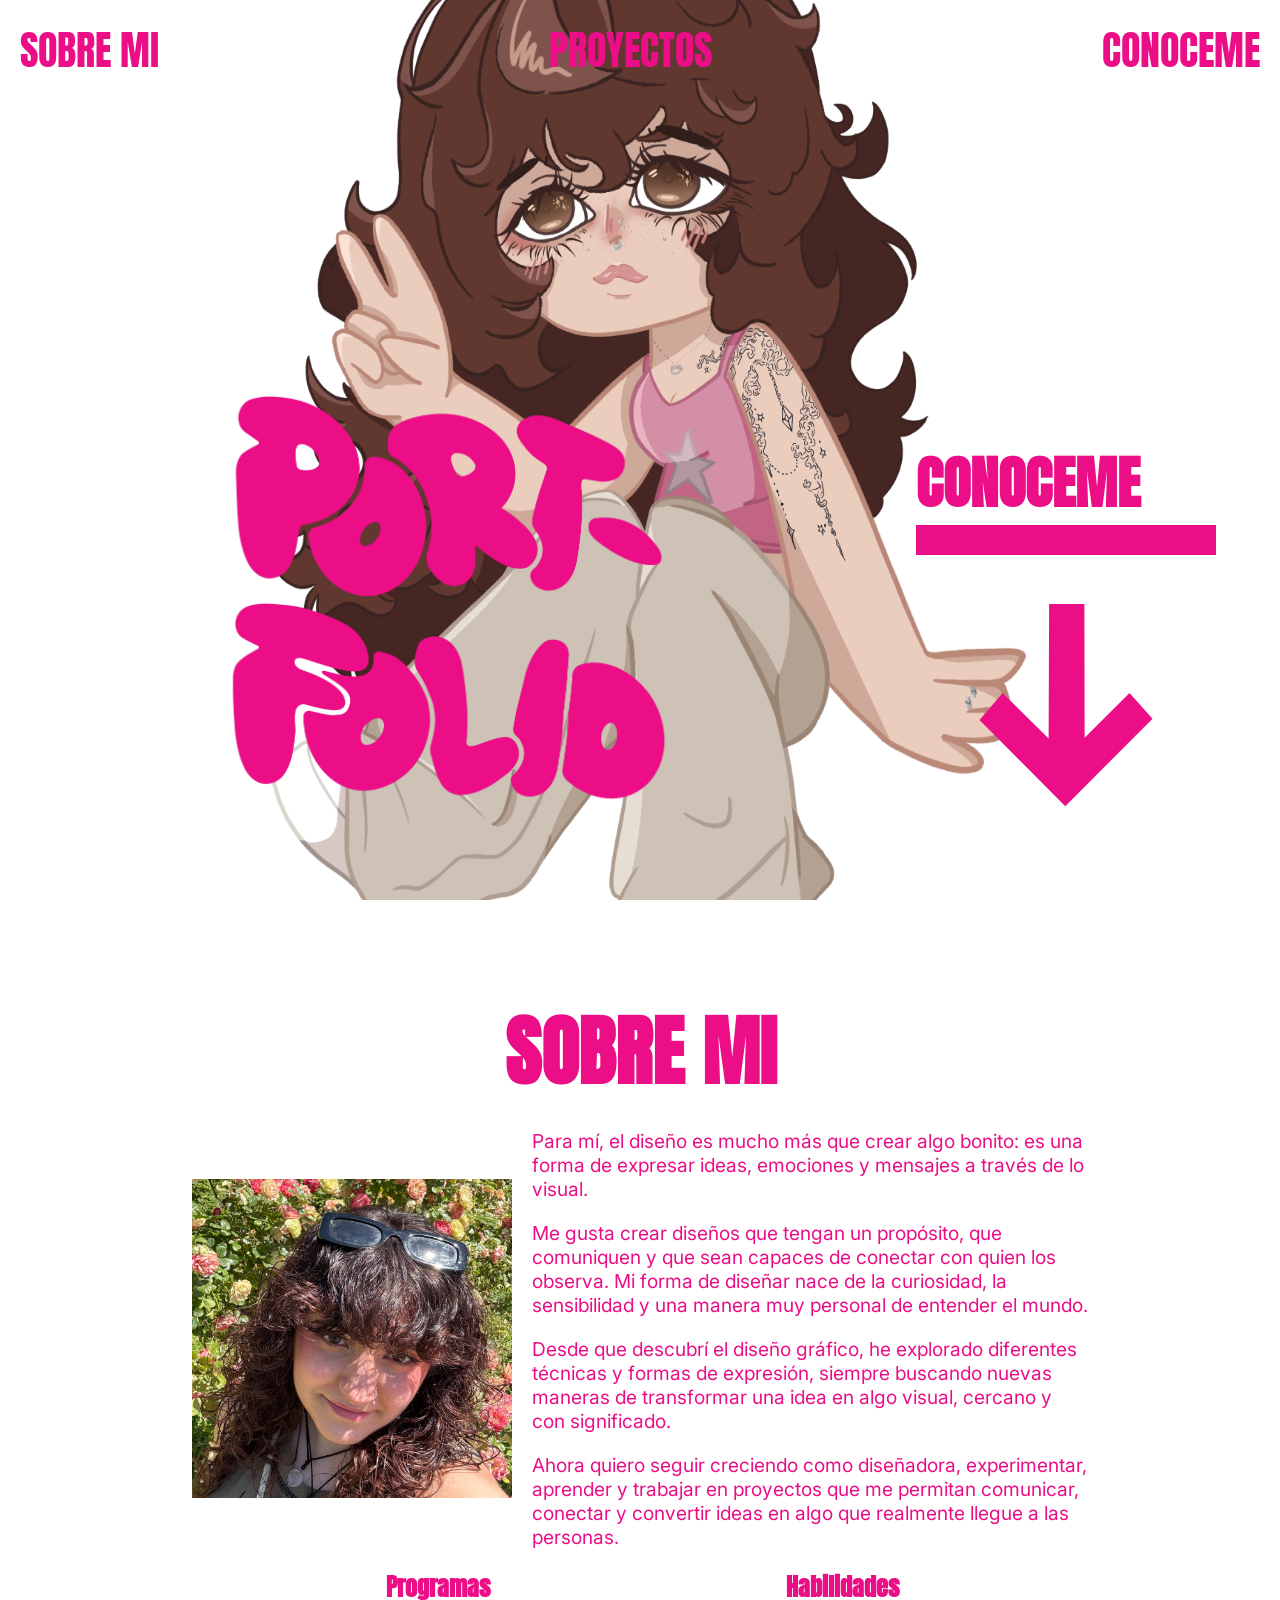
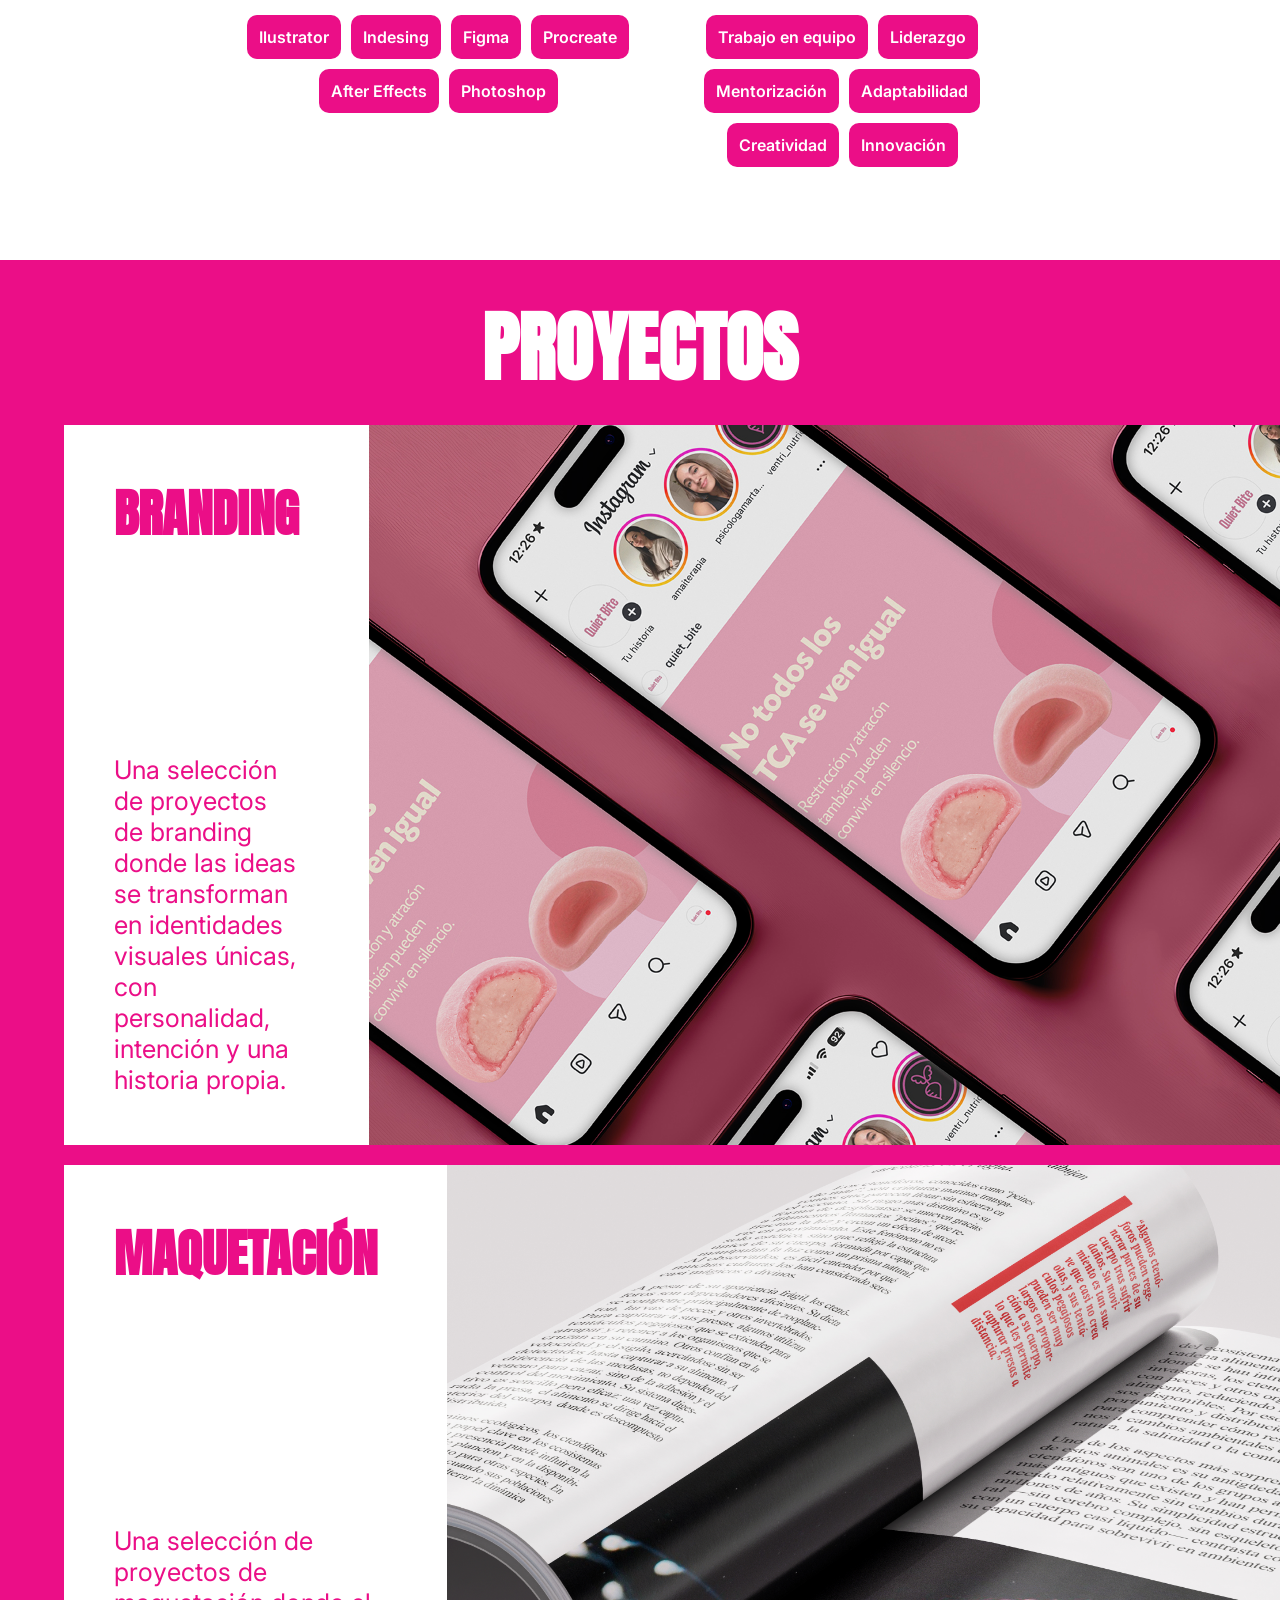
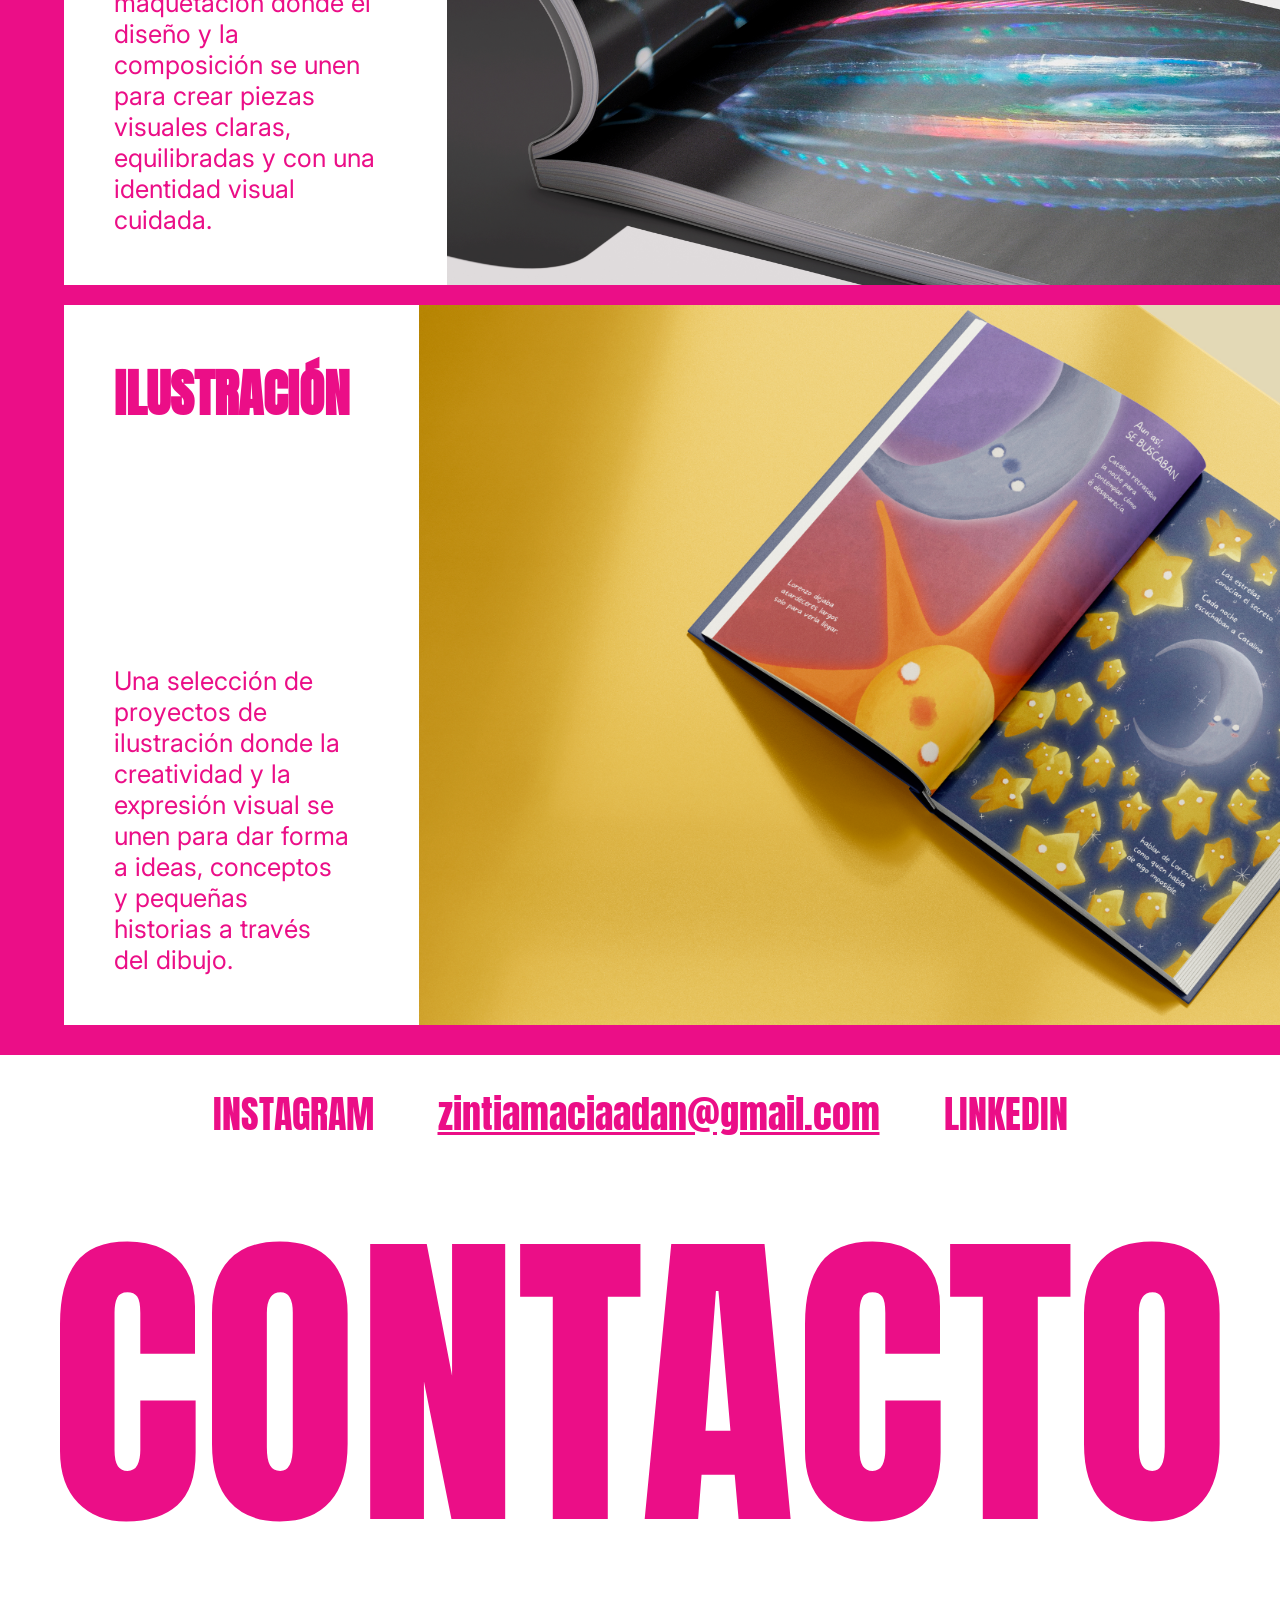
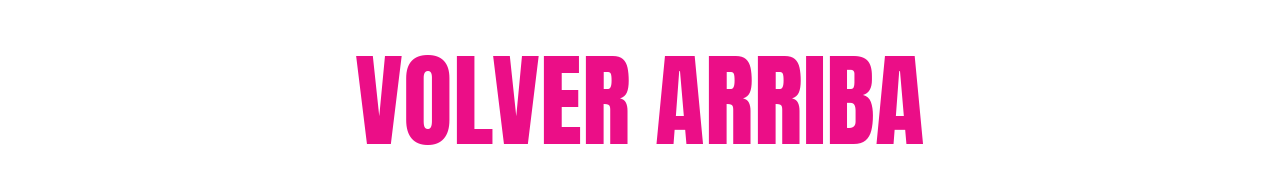
==== index.html @ 60f29de9 "feat: pagina de contacto" ====
<!doctype html>
<html lang="en">
  <head>
    <meta charset="UTF-8" />
    <meta name="viewport" content="width=device-width, initial-scale=1.0" />
    <title>Portfolio Zintia Maciá Adán</title>
    <link rel="stylesheet" href="style.css" />
    <link rel="icon" type="image/png" href="imagenes/texto_portfolio.png">
  </head>
  <body>
    <main>
      <section id="portada">
        <img src="imagenes/fondo_muñeca.png" alt="fondoMuñeca" id="muñeca" />
        <img
          src="imagenes/texto_portfolio.png"
          alt="texto portfolio estilizado"
          id="textoPortfolio"
        />
        <header>
          <a href="#">SOBRE MI</a>
          <a href="proyectos.html">PROYECTOS</a>
          <a href="#">CONOCEME</a>
        </header>
        <a id="enlaceConoceme" href="#sobreMi">
          <h2>CONOCEME</h2>
          <span id="rectangulo"></span>
          <img
            src="imagenes/flechaAbajo.svg"
            alt="flecha hacia debajo"
            id="flechaAbajo"
          />
        </a>
      </section>
      <section id="sobreMi">
        <h1>SOBRE MI</h1>
        <div class="contenedorSobreMi">
          <img src="imagenes/fotoZintia.png" alt="foto Zintia" />
          <div class="parrafoSobreMi">
            <p>
              Para mí, el diseño es mucho más que crear algo bonito: es una forma
              de expresar ideas, emociones y mensajes a través de lo visual.
            </p>
            <p>
              Me gusta crear diseños que tengan un propósito, que comuniquen y que
              sean capaces de conectar con quien los observa. Mi forma de diseñar
              nace de la curiosidad, la sensibilidad y una manera muy personal de
              entender el mundo.
            </p>
            <p>
              Desde que descubrí el diseño gráfico, he explorado diferentes
              técnicas y formas de expresión, siempre buscando nuevas maneras de
              transformar una idea en algo visual, cercano y con significado.
            </p>
            <p>
              Ahora quiero seguir creciendo como diseñadora, experimentar,
              aprender y trabajar en proyectos que me permitan comunicar, conectar
              y convertir ideas en algo que realmente llegue a las personas.
            </p>
          </div>
        </div>
        <div class="skills">
          <article class="contenedorSkills">
            <h2>Programas</h3>
            <div>
                <span>Ilustrator</span>
                <span>Indesing</span>
                <span>Figma</span>
                <span>Procreate</span>
                <span>After Effects</span>
                <span>Photoshop</span>
            </div>
          </article>
          <article class="contenedorSkills">
            <h2>Habilidades</h3>
            <div>
                <span>Trabajo en equipo</span>
                <span>Liderazgo</span>
                <span>Mentorización</span>
                <span>Adaptabilidad</span>
                <span>Creatividad</span>
                <span>Innovación</span>
            </div>
          </article>
        </div>
      </section>
      <section id="proyectos">
          <h1>PROYECTOS</h1>
          <article class="contenedoresProyectos">
              <div>
                <h2>BRANDING</h2>
                <p>Una selección de proyectos de branding donde las ideas se transforman en identidades visuales únicas, con personalidad, intención y una historia propia.</p>
              </div>
              <img src="imagenes/branding.jpg" alt="foto branding">
          </article>
          <article class="contenedoresProyectos">
              <div>
                <h2>MAQUETACIÓN</h2>
                <p>Una selección de proyectos de maquetación donde el diseño y la composición se unen para crear piezas visuales claras, equilibradas y con una identidad visual cuidada.</p>
              </div>
              <img src="imagenes/maquetacion.jpg" alt="foto maquetacion">
          </article>
          <article class="contenedoresProyectos">
              <div>
                <h2>ILUSTRACIÓN</h2>
                <p>Una selección de proyectos de ilustración donde la creatividad y la expresión visual se unen para dar forma a ideas, conceptos y pequeñas historias a través del dibujo.</p>
              </div>
              <img src="imagenes/ilustracion.jpg" alt="foto ilustracion">
          </article>
      </section>
      <section id="contacto">
        <div class="contenedorContacto">
          <a href="" class="enlaceContacto enlaceSinEstilo">INSTAGRAM</a>
          <a href="" class="enlaceContacto">zintiamaciaadan@gmail.com</a>
          <a href="" class="enlaceContacto enlaceSinEstilo">LINKEDIN</a>
        </div>
        <span class="textoContacto">
          CONTACTO
        </span>
        <a href="#portada" class="enlaceVolverArriba">VOLVER ARRIBA</a>
      </section>
    </main>
  </body>
</html>
---- style.css ----
@import url("https://fonts.googleapis.com/css2?family=Anton&family=Inter:ital,opsz,wght@0,14..32,100..900;1,14..32,100..900&display=swap");
* {
  padding: 0;
  margin: 0;
  box-sizing: border-box;
  font-family: "Anton";
  color: #eb0e87;
}

main {
  display: flex;
  flex-direction: column;
  gap: 30px;
}

#portada {
  height: 100vh;
  position: relative;
  overflow: hidden;
  padding: 20px;
}

#muñeca {
  position: absolute;
  top: 50%;
  left: 50%;
  translate: -50% -50%;
  height: 70vh;
  aspect-ratio: 2/3;
  z-index: -1;
}

#textoPortfolio {
  position: absolute;
  bottom: 10%;
  left: 50%;
  translate: -50%;
  width: 70vw;
}

header {
  display: flex;
  justify-content: space-between;
}

header a {
  text-decoration: none;
  font-size: clamp(1.2rem, 4vw, 2.5rem);
}

#enlaceConoceme {
  display: none;
}

#sobreMi {
  display: flex;
  align-items: center;
  flex-direction: column;
  padding: 20px;
  gap: 20px;
}

.contenedorSobreMi {
  display: flex;
  justify-content: center;
  align-items: center;
  flex-direction: column;
  gap: 20px;
}

.contenedorSobreMi img,
.contenedorSobreMi div {
  width: 80%;
}

.parrafoSobreMi {
  display: flex;
  flex-direction: column;
  gap: 20px;
}

.parrafoSobreMi p {
  font-family: "Inter";
}

.skills {
  display: flex;
  gap: 20px;
  flex-wrap: wrap;
}

.contenedorSkills {
  text-align: center;
  display: flex;
  gap: 10px;
  flex-direction: column;
}

.contenedorSkills div {
  display: flex;
  justify-content: center;
  align-items: center;
  gap: 10px;
  flex-wrap: wrap;
}

.contenedorSkills div span {
  background-color: #eb0e87;
  color: white;
  padding: 8px;
  font-family: "Inter";
  font-weight: 600;
  border-radius: 10px;
}

#proyectos {
  background-color: #eb0e87;
  display: flex;
  flex-direction: column;
  align-items: center;
  gap: 20px;
  padding-block: 30px;
}
#proyectos h1 {
  color: white;
}

.contenedoresProyectos {
  background-color: white;
  display: flex;
  flex-direction: column;
  width: 90%;
  padding: 20px;
  gap: 20px;
}

.contenedoresProyectos div {
  display: flex;
  flex-direction: column;
  gap: 10px;
}

.contenedoresProyectos div p {
  font-family: "Inter";
}

.contenedoresProyectos img {
  width: 100%;
  aspect-ratio: 2 / 1;
  object-fit: cover;
}


#contacto{
  display: flex;
  flex-direction: column;
  justify-content: space-around;
}

.contenedorContacto{
  display: flex;
  justify-content: center;
  align-items: center;
  gap: 5%;
}

.enlaceContacto{
  font-size: clamp(1rem, 3vw, 4rem);
}

.enlaceSinEstilo{
  text-decoration: none;
}

.textoContacto{
  width: 100%;
  text-align: center;
  font-size: clamp(5rem, 25vw, 30rem);
}

.enlaceVolverArriba{
  font-size: clamp(3rem, 8vw, 12rem);
  text-align: center;
  text-decoration: none;
}


@media (min-width: 720px) {
  h1 {
    font-size: clamp(4rem, 6vw, 7rem);
  }

  #sobreMi {
    height: 100vh;
    justify-content: center;
  }

  .contenedorSobreMi {
    flex-direction: row;
    width: 70vw;
  }
  .contenedorSobreMi img {
    width: 25vw;
  }
  .parrafoSobreMi p {
    font-size: 0.8rem;
  }

  .contenedorSkills div {
    max-width: 30vw;
  }

  #textoPortfolio {
    position: absolute;
    left: 35%;
    translate: -50%;
    width: 450px;
  }
  #muñeca {
    height: 130vh;
    aspect-ratio: 2/3;
    z-index: -1;
  }

  #enlaceConoceme {
    display: flex;
    flex-direction: column;
    position: absolute;
    bottom: 5%;
    right: 5%;
    text-decoration: none;
  }
  #enlaceConoceme h2 {
    font-size: 3.5rem;
  }

  #rectangulo {
    width: 300px;
    height: 30px;
    background-color: #eb0e87;
  }

  .contenedoresProyectos {
    flex-direction: row;
    justify-content: space-between;
    padding: 0;
    height: 80vh;
  }
  .contenedoresProyectos div {
    padding: 50px;
    justify-content: space-between;
    width: 40%;
  }
  .contenedoresProyectos h2{
    font-size: clamp(3rem, 4vw, 6rem);
  }

.contenedoresProyectos div p {
  font-family: "Inter";
  font-size: clamp(1.5rem, 2vw, 3rem);
}

.contenedoresProyectos img {
  object-fit: cover;
}
}

@media (min-width: 1200px) {
  .parrafoSobreMi p {
    font-size: 1.2rem;
  }
  .contenedorSkills div span {
    padding: 12px;
  }
}
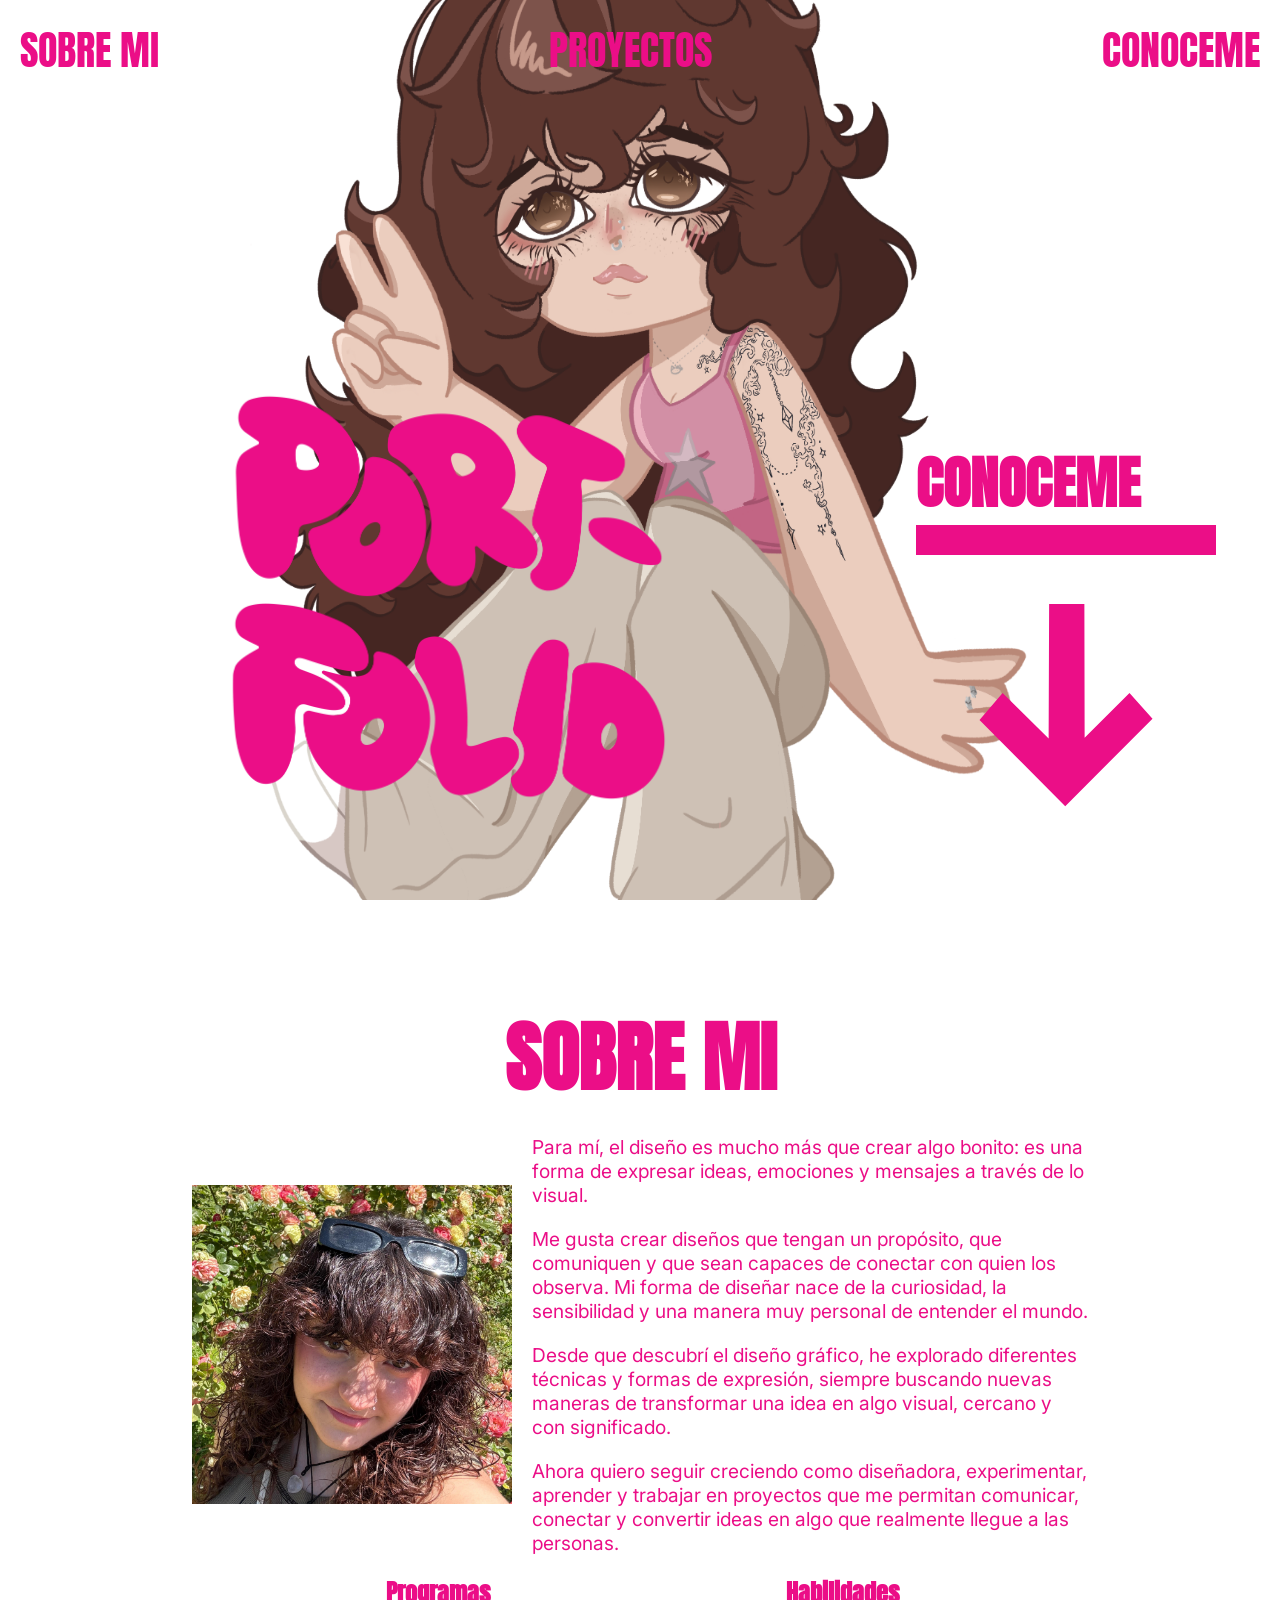
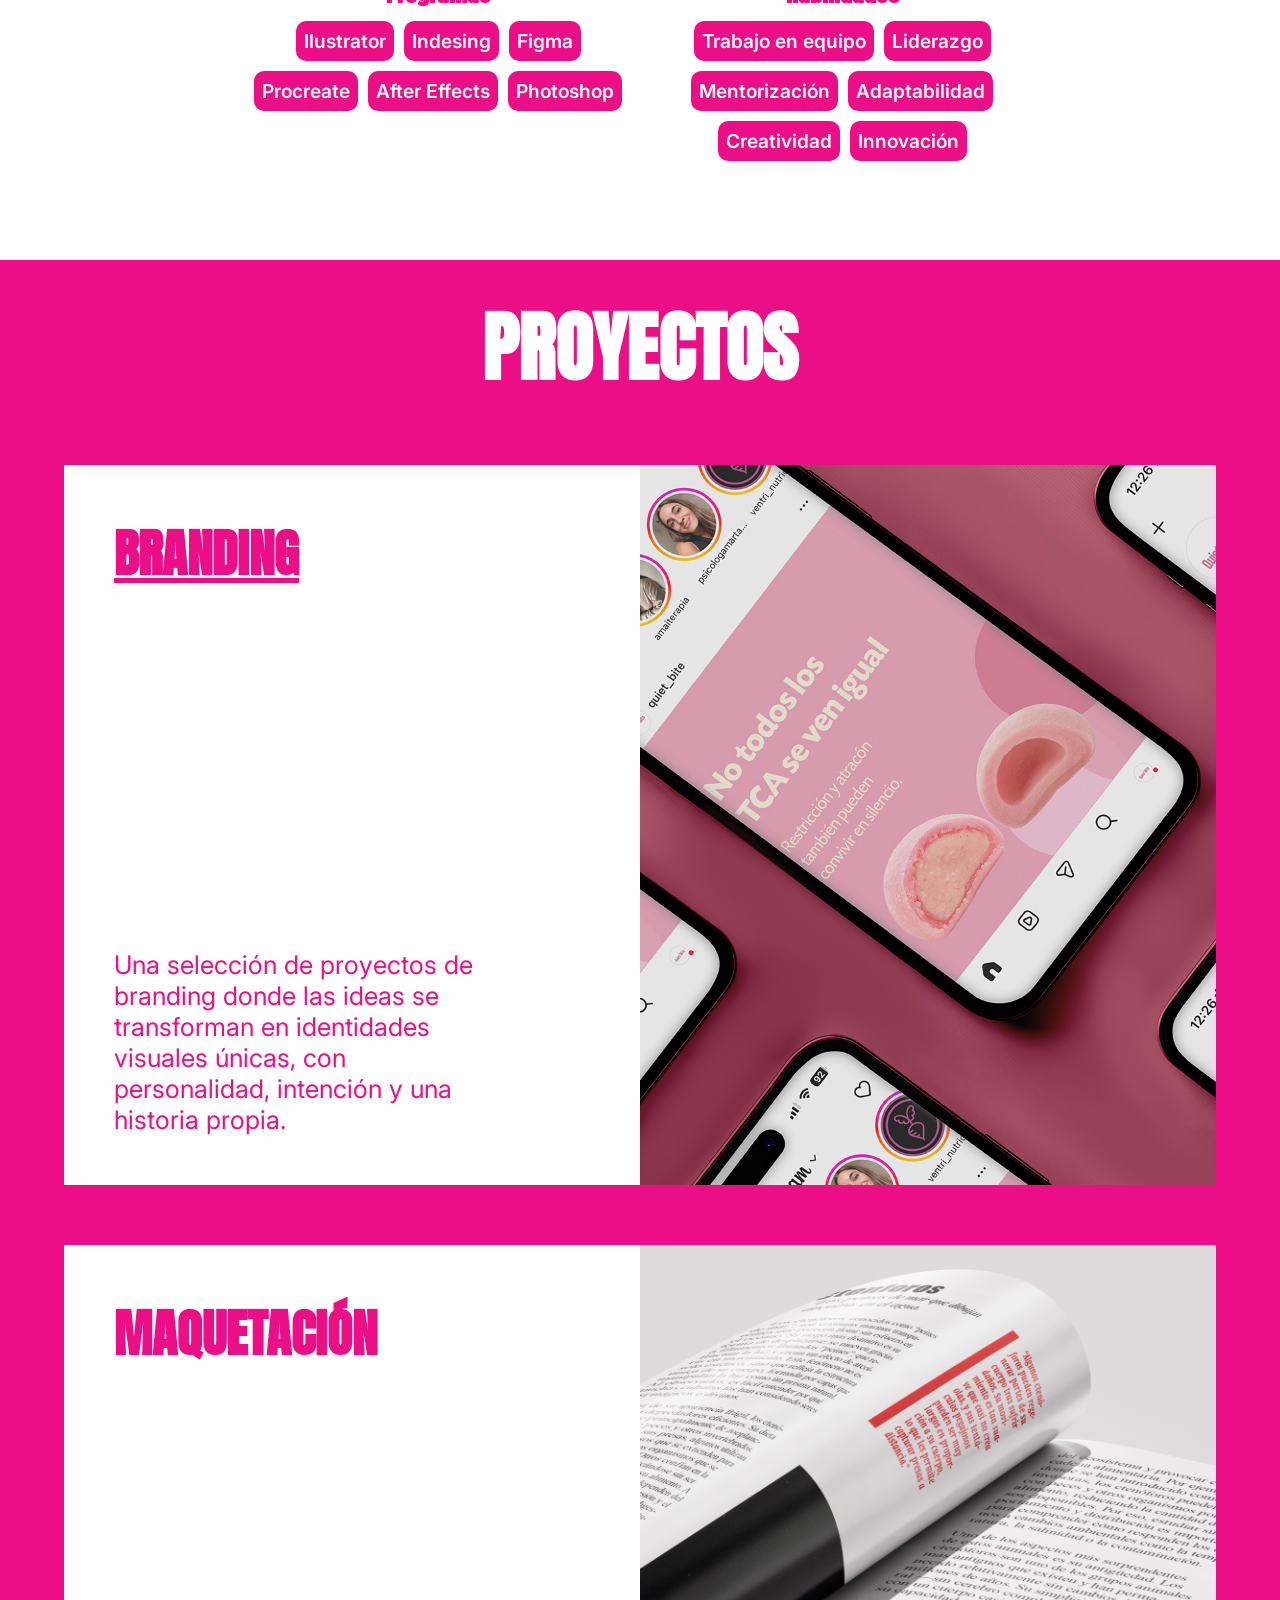
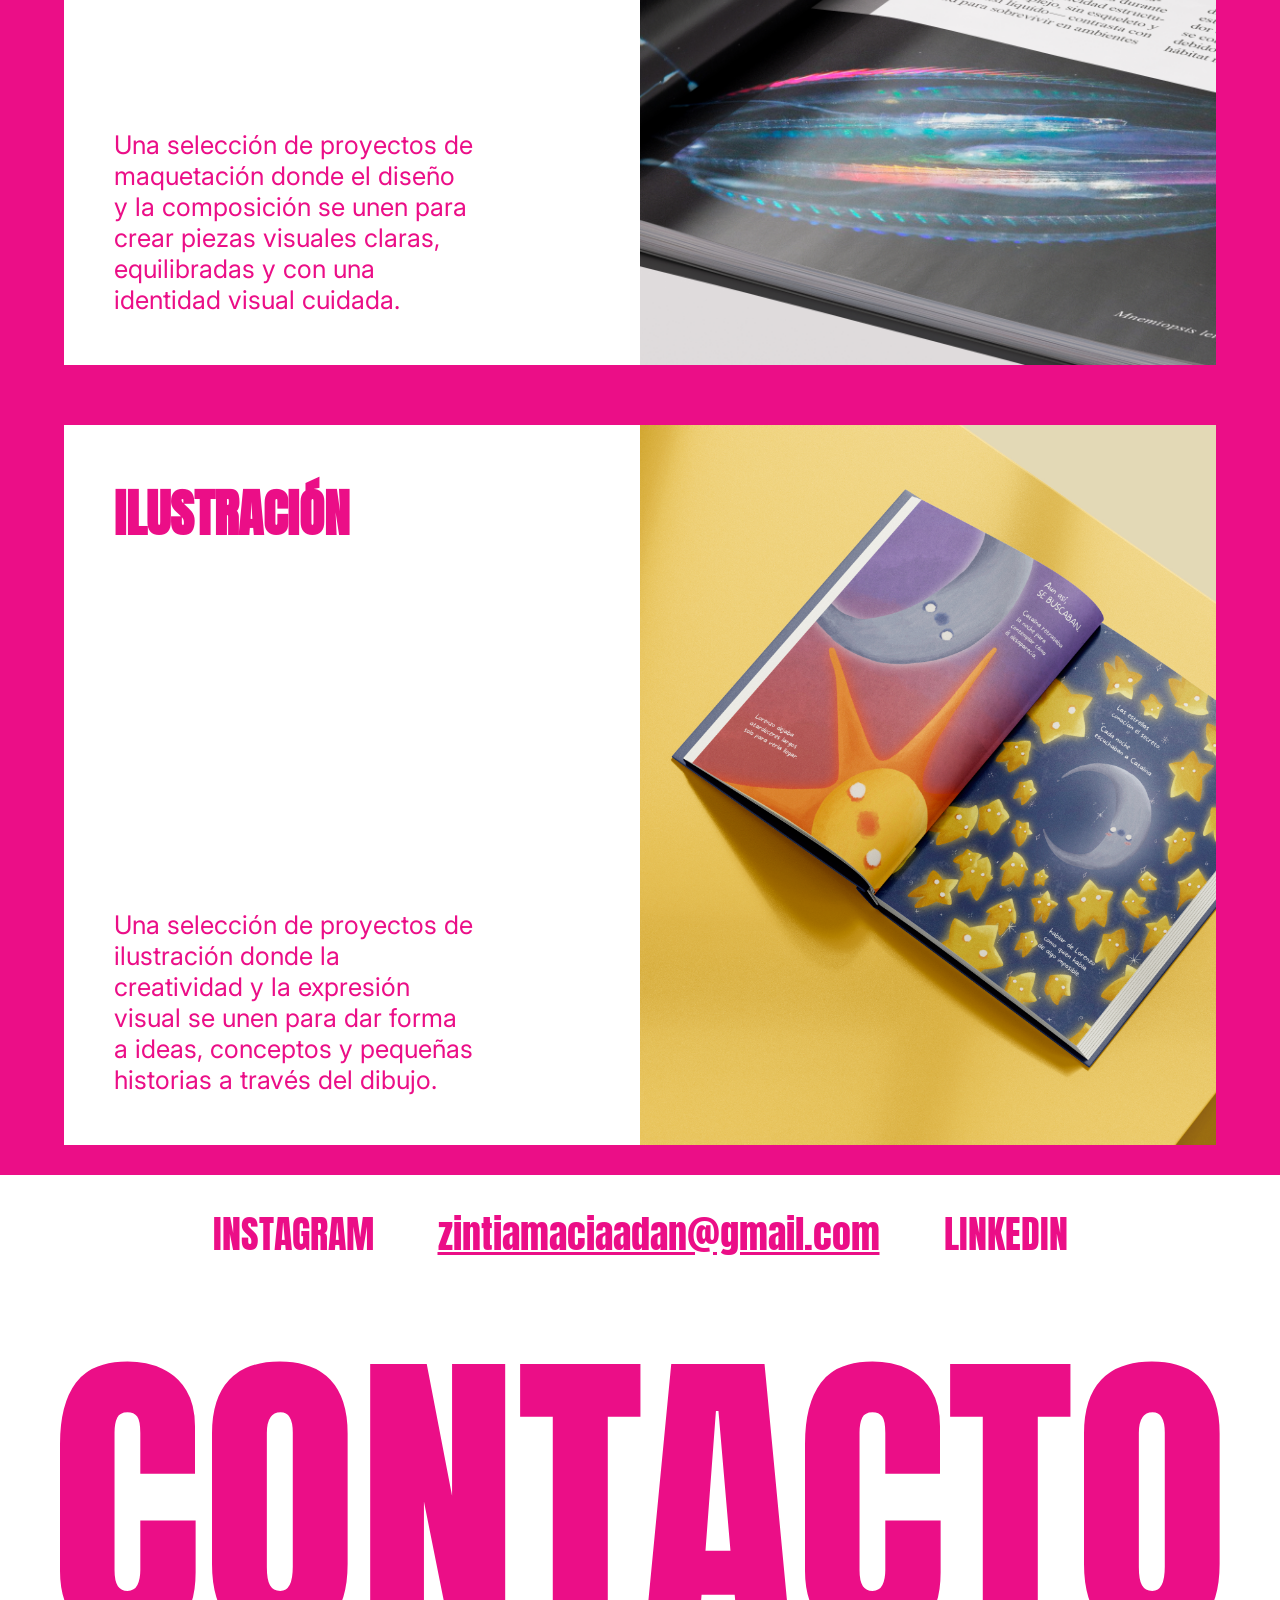
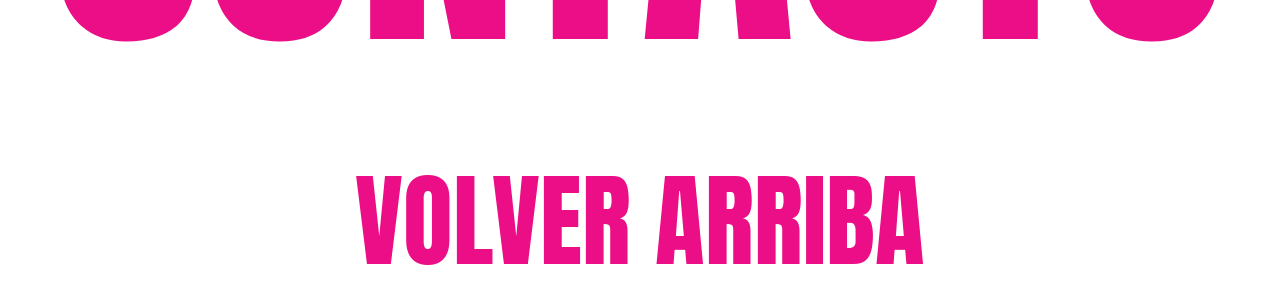
==== commit cee08d51: "refactor: update projects link target to placeholder" ====
--- a/index.html
+++ b/index.html
@@ -18,7 +18,7 @@
         />
         <header>
           <a href="#">SOBRE MI</a>
-          <a href="proyectos.html">PROYECTOS</a>
+          <a href="#">PROYECTOS</a>
           <a href="#">CONOCEME</a>
         </header>
         <a id="enlaceConoceme" href="#sobreMi">
@@ -87,7 +87,7 @@
           <h1>PROYECTOS</h1>
           <article class="contenedoresProyectos">
               <div>
-                <h2>BRANDING</h2>
+                <a href="/branding.html"><h2>BRANDING</h2></a>
                 <p>Una selección de proyectos de branding donde las ideas se transforman en identidades visuales únicas, con personalidad, intención y una historia propia.</p>
               </div>
               <img src="imagenes/branding.jpg" alt="foto branding">
--- a/style.css
+++ b/style.css
@@ -203,11 +203,15 @@
     width: 25vw;
   }
   .parrafoSobreMi p {
-    font-size: 0.8rem;
+    font-size: clamp(1rem, 1.5vw, 1.8rem);
   }
 
   .contenedorSkills div {
     max-width: 30vw;
+  }
+
+  .contenedorSkills div span{
+    font-size: clamp(1rem, 1.5vw, 1.8rem);
   }
 
   #textoPortfolio {
@@ -240,6 +244,10 @@
     background-color: #eb0e87;
   }
 
+  #proyectos{
+    gap: 60px;
+  }
+
   .contenedoresProyectos {
     flex-direction: row;
     justify-content: space-between;
@@ -261,15 +269,6 @@
 }
 
 .contenedoresProyectos img {
-  object-fit: cover;
-}
-}
-
-@media (min-width: 1200px) {
-  .parrafoSobreMi p {
-    font-size: 1.2rem;
-  }
-  .contenedorSkills div span {
-    padding: 12px;
-  }
-}
+  width: 50%;
+}
+}
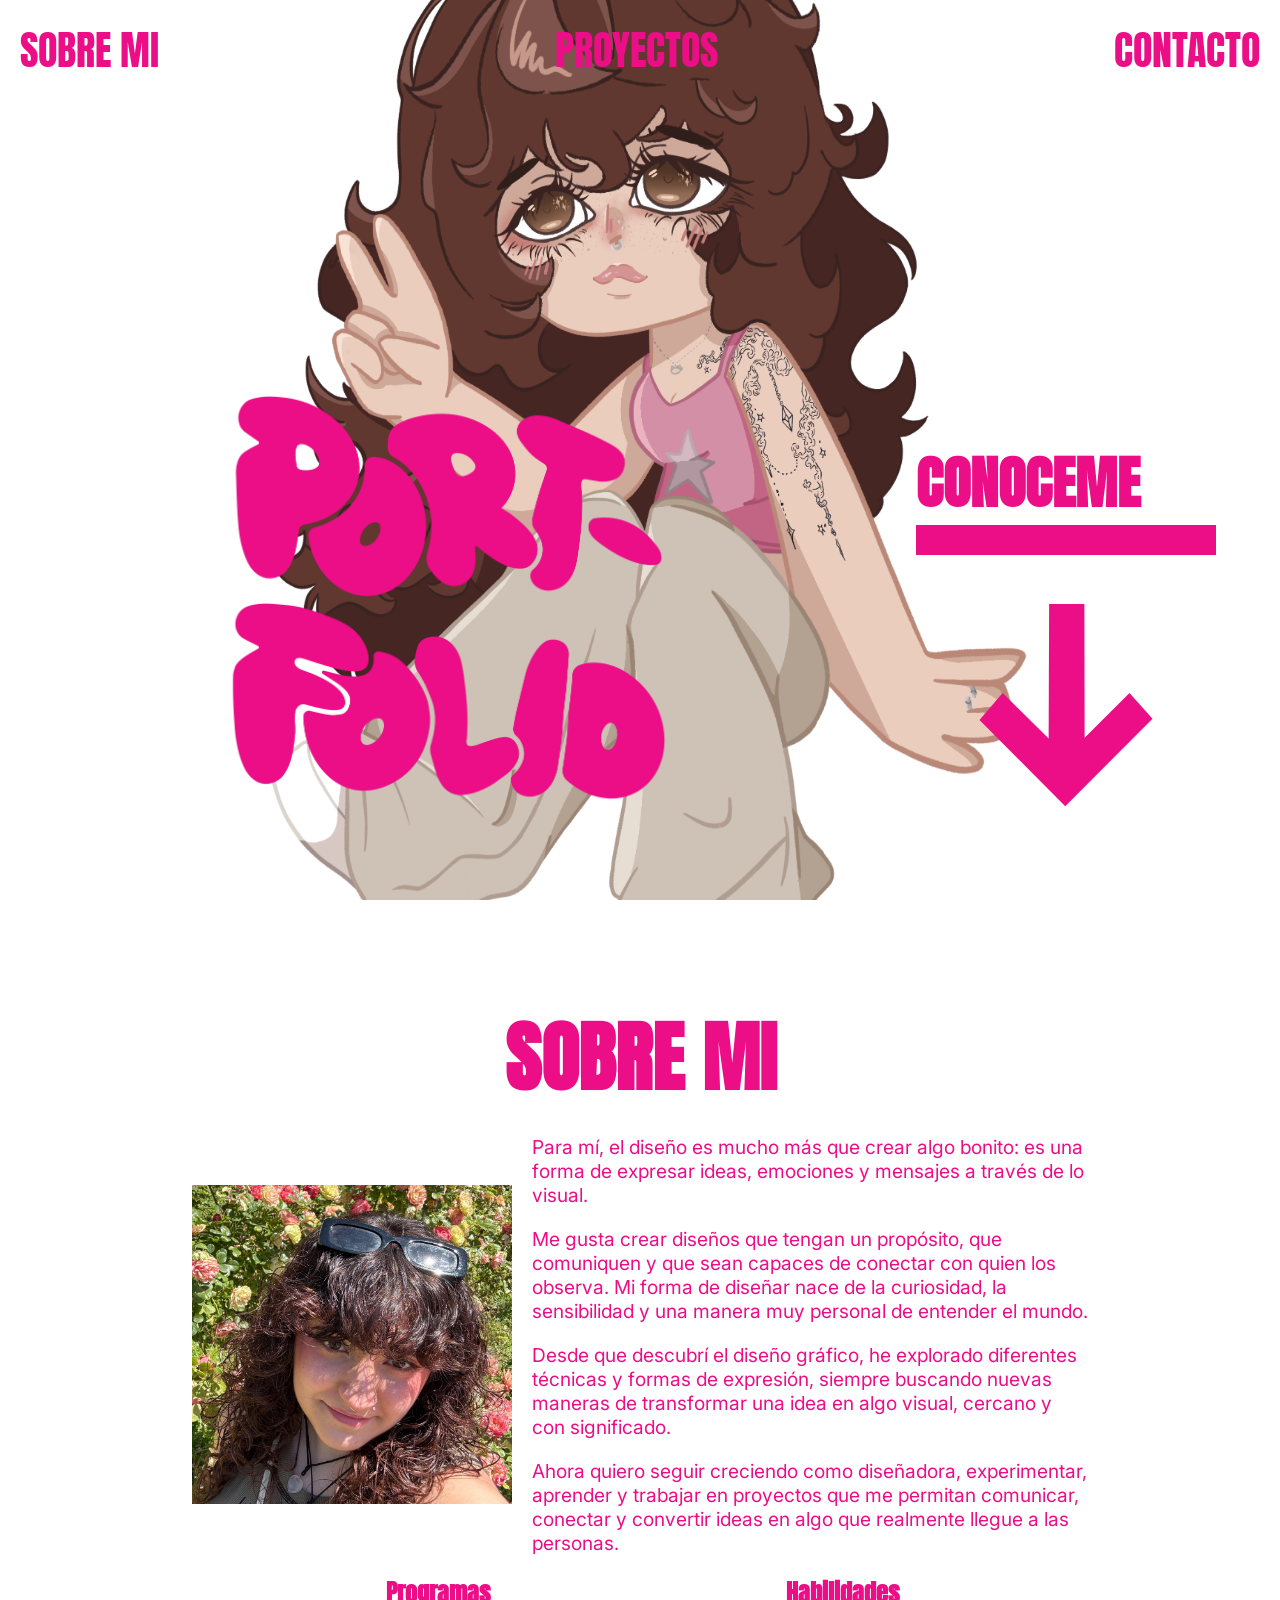
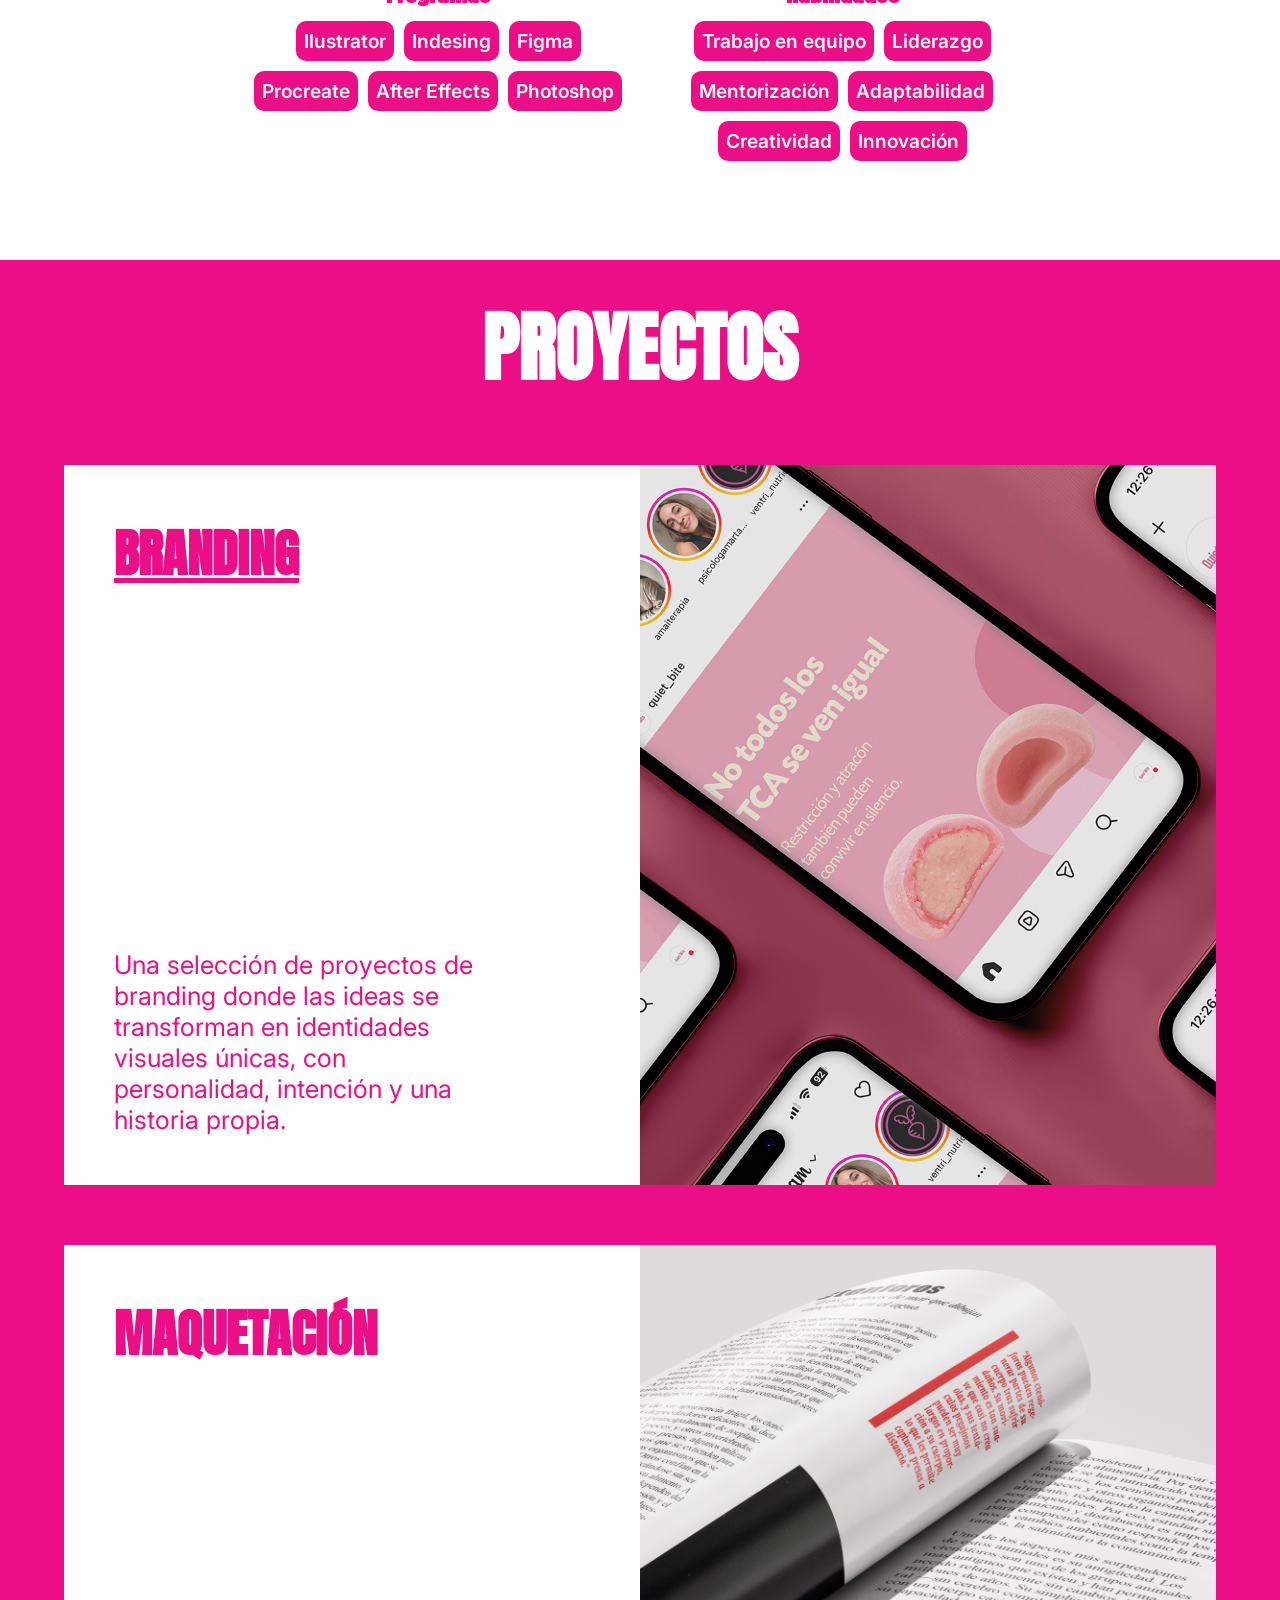
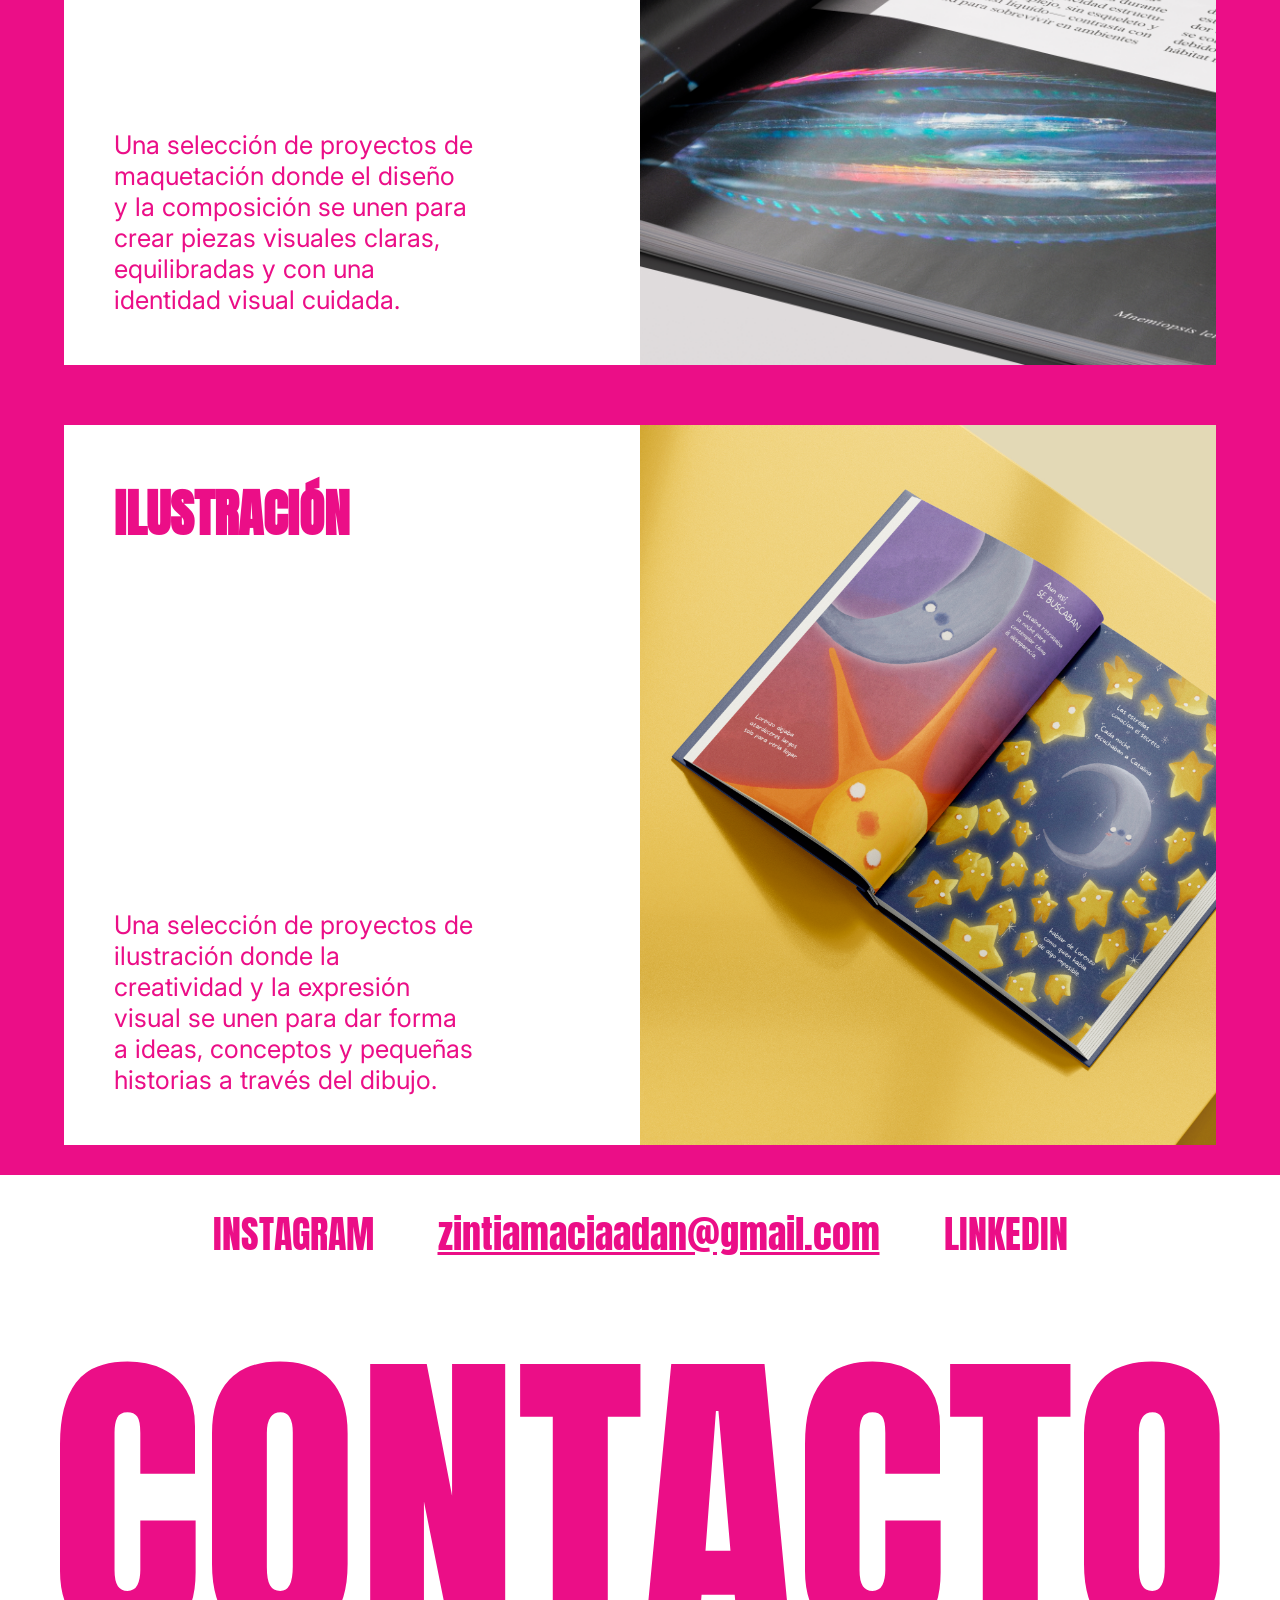
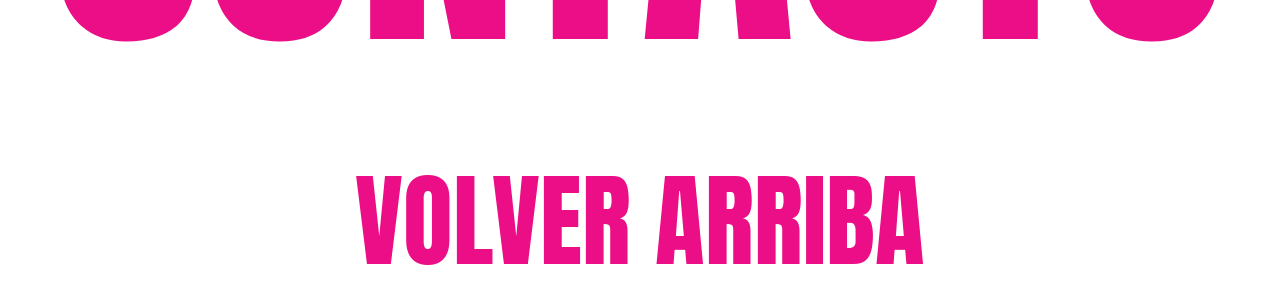
==== commit a58916e7: "fix: update navigation links and enhance contact section with external links" ====
--- a/index.html
+++ b/index.html
@@ -17,9 +17,9 @@
           id="textoPortfolio"
         />
         <header>
-          <a href="#">SOBRE MI</a>
-          <a href="#">PROYECTOS</a>
-          <a href="#">CONOCEME</a>
+          <a href="#sobreMi">SOBRE MI</a>
+          <a href="#proyectos">PROYECTOS</a>
+          <a href="#contacto">CONTACTO</a>
         </header>
         <a id="enlaceConoceme" href="#sobreMi">
           <h2>CONOCEME</h2>
@@ -87,7 +87,7 @@
           <h1>PROYECTOS</h1>
           <article class="contenedoresProyectos">
               <div>
-                <a href="/branding.html"><h2>BRANDING</h2></a>
+                <a href="/branding.html" ><h2>BRANDING</h2></a>
                 <p>Una selección de proyectos de branding donde las ideas se transforman en identidades visuales únicas, con personalidad, intención y una historia propia.</p>
               </div>
               <img src="imagenes/branding.jpg" alt="foto branding">
@@ -109,9 +109,9 @@
       </section>
       <section id="contacto">
         <div class="contenedorContacto">
-          <a href="" class="enlaceContacto enlaceSinEstilo">INSTAGRAM</a>
-          <a href="" class="enlaceContacto">zintiamaciaadan@gmail.com</a>
-          <a href="" class="enlaceContacto enlaceSinEstilo">LINKEDIN</a>
+          <a target="_blank" href="https://www.instagram.com/ziiziii_73?stkn=MXMwejZoMnMyd3V5dQ==" class="enlaceContacto enlaceSinEstilo">INSTAGRAM</a>
+          <a target="_blank" href="mailto:zintiamaciaadan@gmail.com" class="enlaceContacto">zintiamaciaadan@gmail.com</a>
+          <a target="_blank" href="https://www.linkedin.com/in/zintia-maci%C3%A1-ad%C3%A1n-06342029a/" class="enlaceContacto enlaceSinEstilo">LINKEDIN</a>
         </div>
         <span class="textoContacto">
           CONTACTO
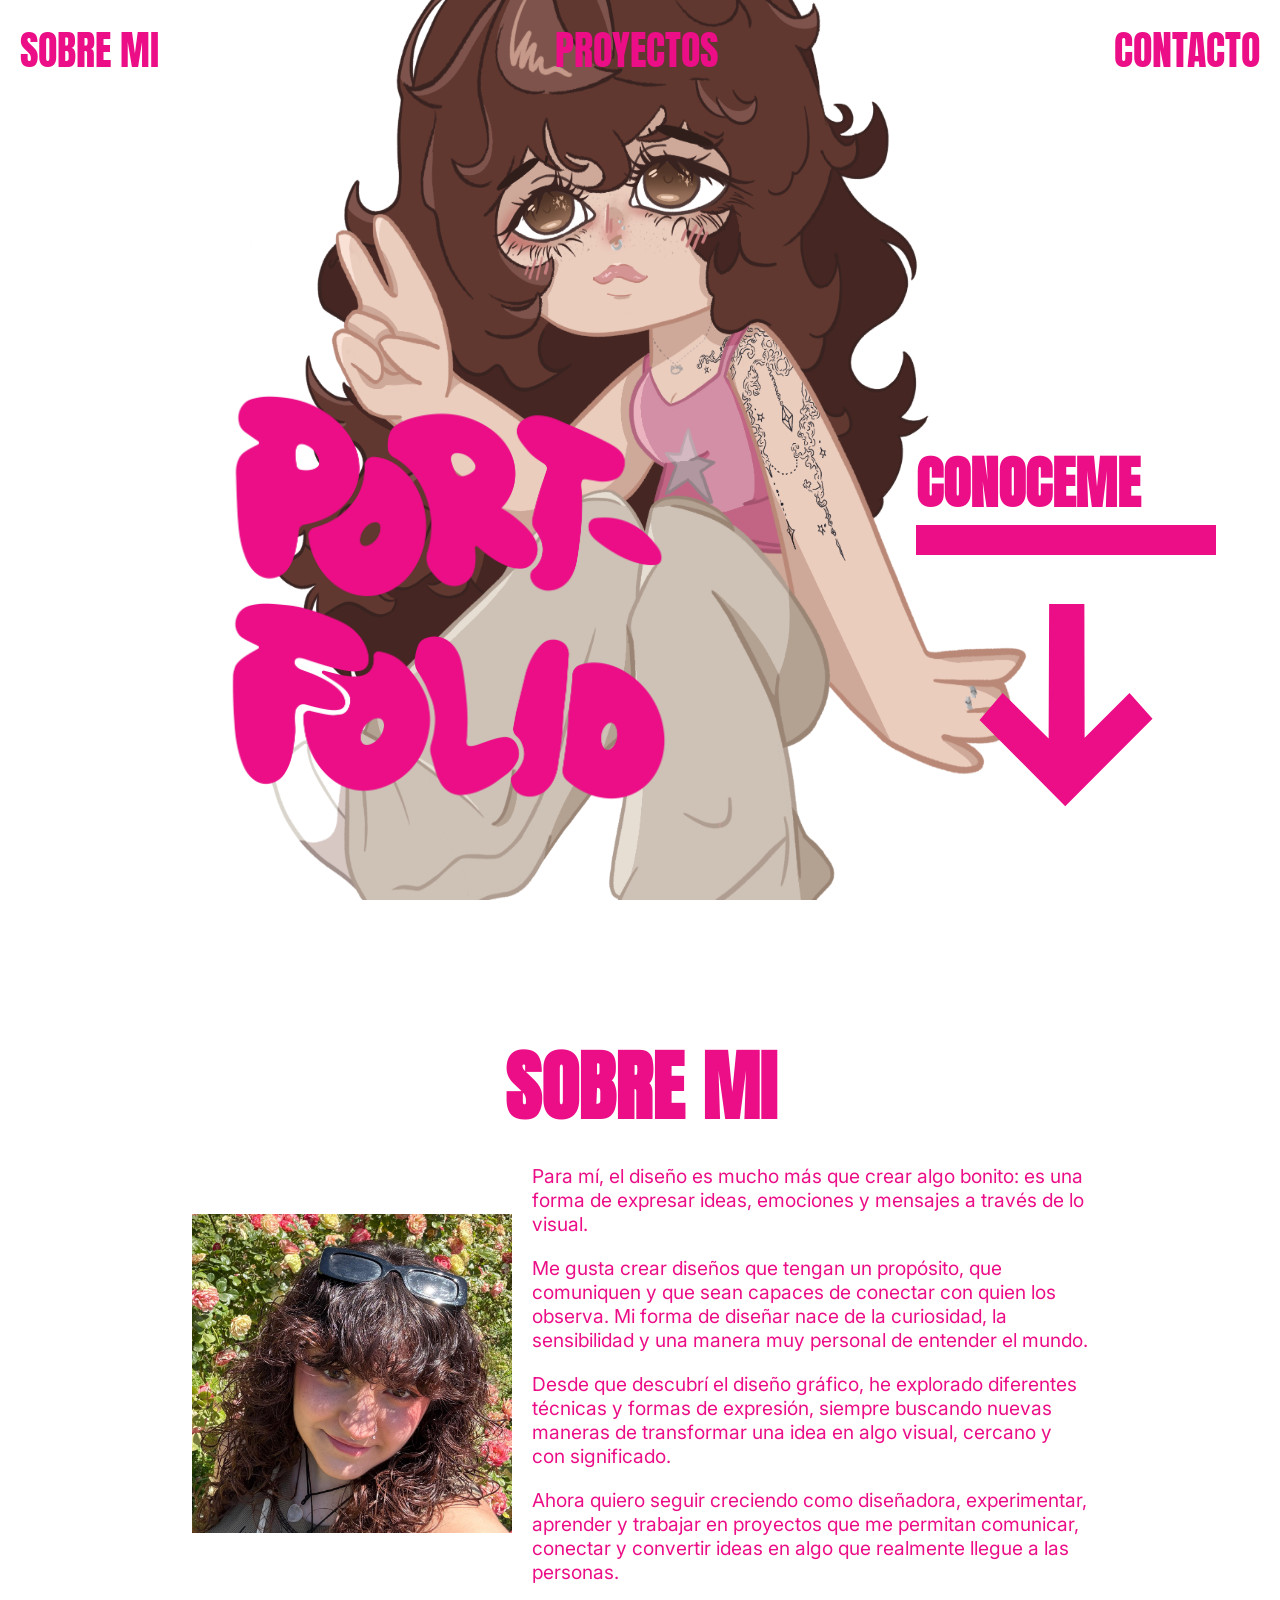
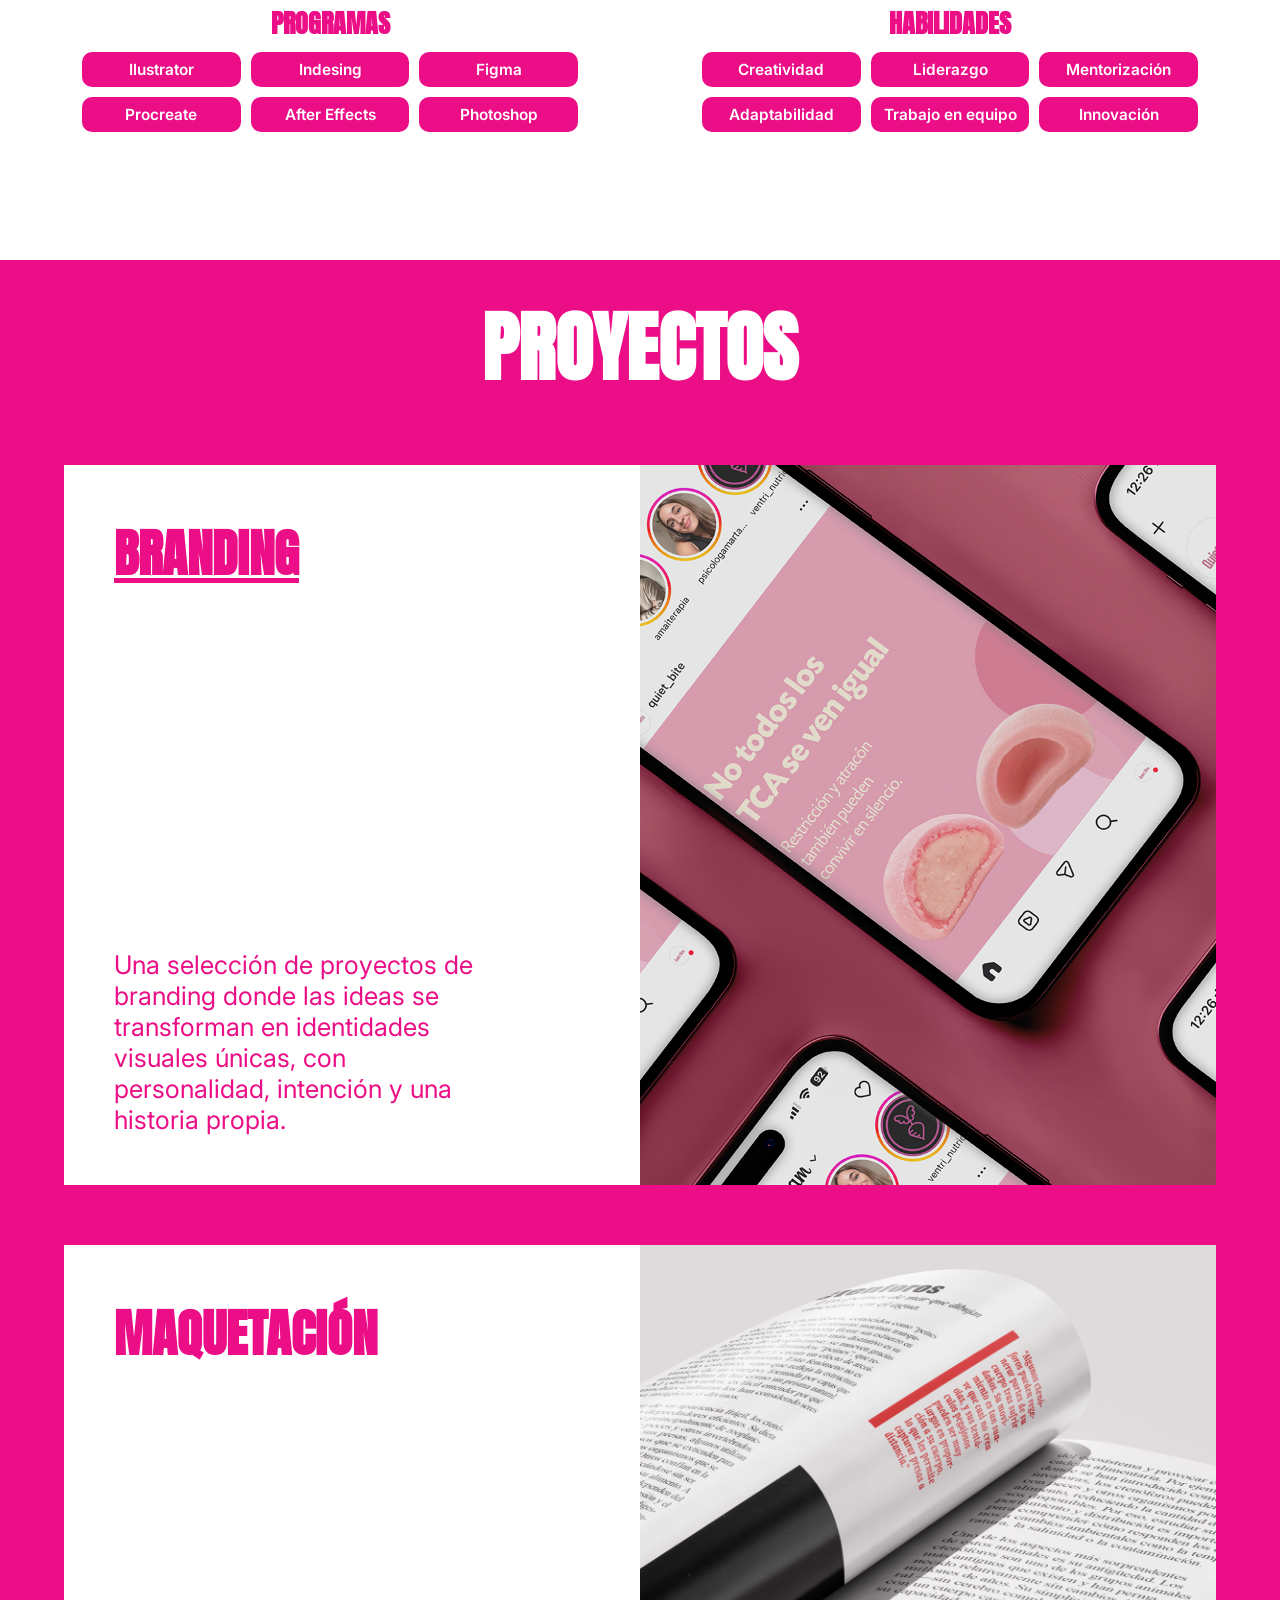
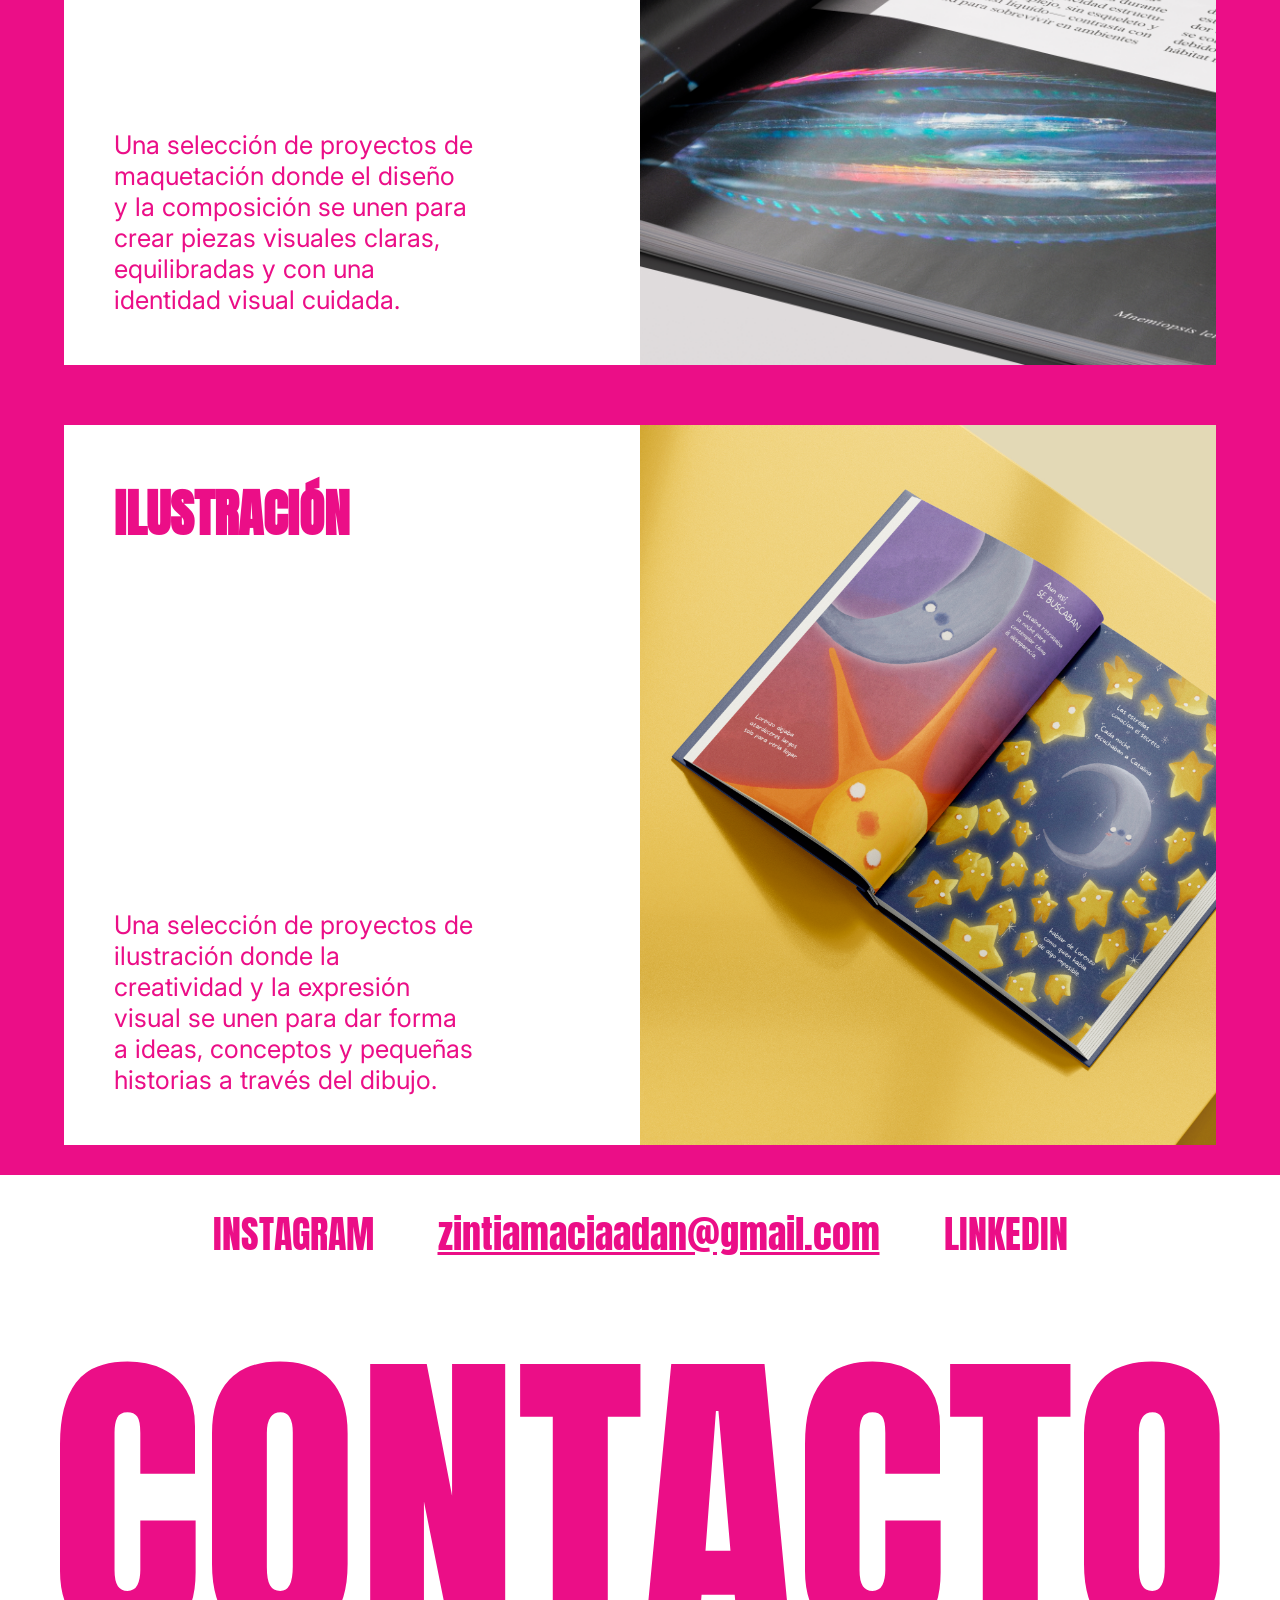
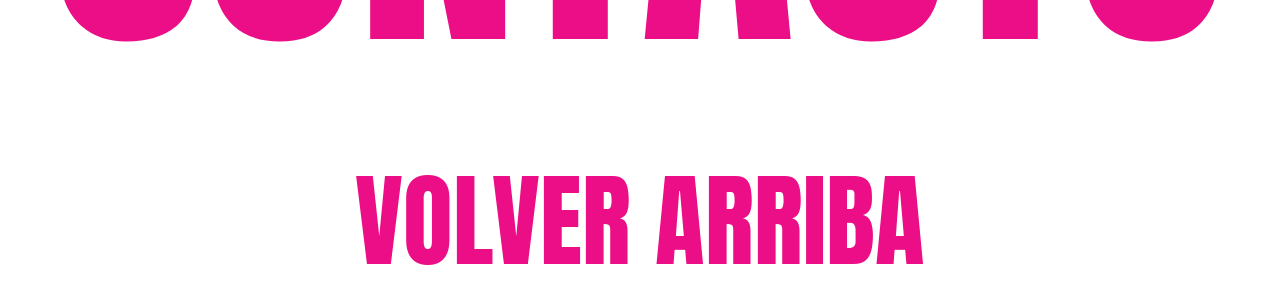
==== commit e6057f0b: "refactor: update skills section headings and improve layout for better responsiveness" ====
--- a/index.html
+++ b/index.html
@@ -60,24 +60,28 @@
         </div>
         <div class="skills">
           <article class="contenedorSkills">
-            <h2>Programas</h3>
+            <h2>PROGRAMAS</h2>
             <div>
                 <span>Ilustrator</span>
                 <span>Indesing</span>
                 <span>Figma</span>
+            </div>
+            <div>
                 <span>Procreate</span>
                 <span>After Effects</span>
                 <span>Photoshop</span>
             </div>
           </article>
           <article class="contenedorSkills">
-            <h2>Habilidades</h3>
+            <h2>HABILIDADES</h2>
             <div>
-                <span>Trabajo en equipo</span>
+                <span>Creatividad</span>
                 <span>Liderazgo</span>
                 <span>Mentorización</span>
+            </div>
+            <div>
                 <span>Adaptabilidad</span>
-                <span>Creatividad</span>
+                <span>Trabajo en equipo</span>
                 <span>Innovación</span>
             </div>
           </article>
--- a/style.css
+++ b/style.css
@@ -87,30 +87,35 @@
   display: flex;
   gap: 20px;
   flex-wrap: wrap;
+
 }
 
 .contenedorSkills {
   text-align: center;
   display: flex;
+  justify-content: center;
+  align-items: center;
   gap: 10px;
   flex-direction: column;
+  width: 100%;
 }
 
 .contenedorSkills div {
-  display: flex;
-  justify-content: center;
-  align-items: center;
-  gap: 10px;
-  flex-wrap: wrap;
+  width: 100%;
+  display: flex;
+  justify-content: space-between;
+  align-items: center;
 }
 
 .contenedorSkills div span {
   background-color: #eb0e87;
   color: white;
   padding: 8px;
+  width: 32%;
   font-family: "Inter";
   font-weight: 600;
   border-radius: 10px;
+  font-size: clamp(0.5rem, 2vw, 3rem);
 }
 
 #proyectos {
@@ -206,12 +211,23 @@
     font-size: clamp(1rem, 1.5vw, 1.8rem);
   }
 
-  .contenedorSkills div {
-    max-width: 30vw;
+.skills{
+  width: 100%;
+  justify-content: center;
+  gap: 10%;
+}
+
+  .contenedorSkills{
+    width: 40%;
+    justify-content: ce;
+  }
+
+  .contenedorSkills h2{
+    font-size: clamp(1rem, 2vw, 3rem);
   }
 
   .contenedorSkills div span{
-    font-size: clamp(1rem, 1.5vw, 1.8rem);
+    font-size: clamp(0.6rem, 1.2vw, 2rem);
   }
 
   #textoPortfolio {
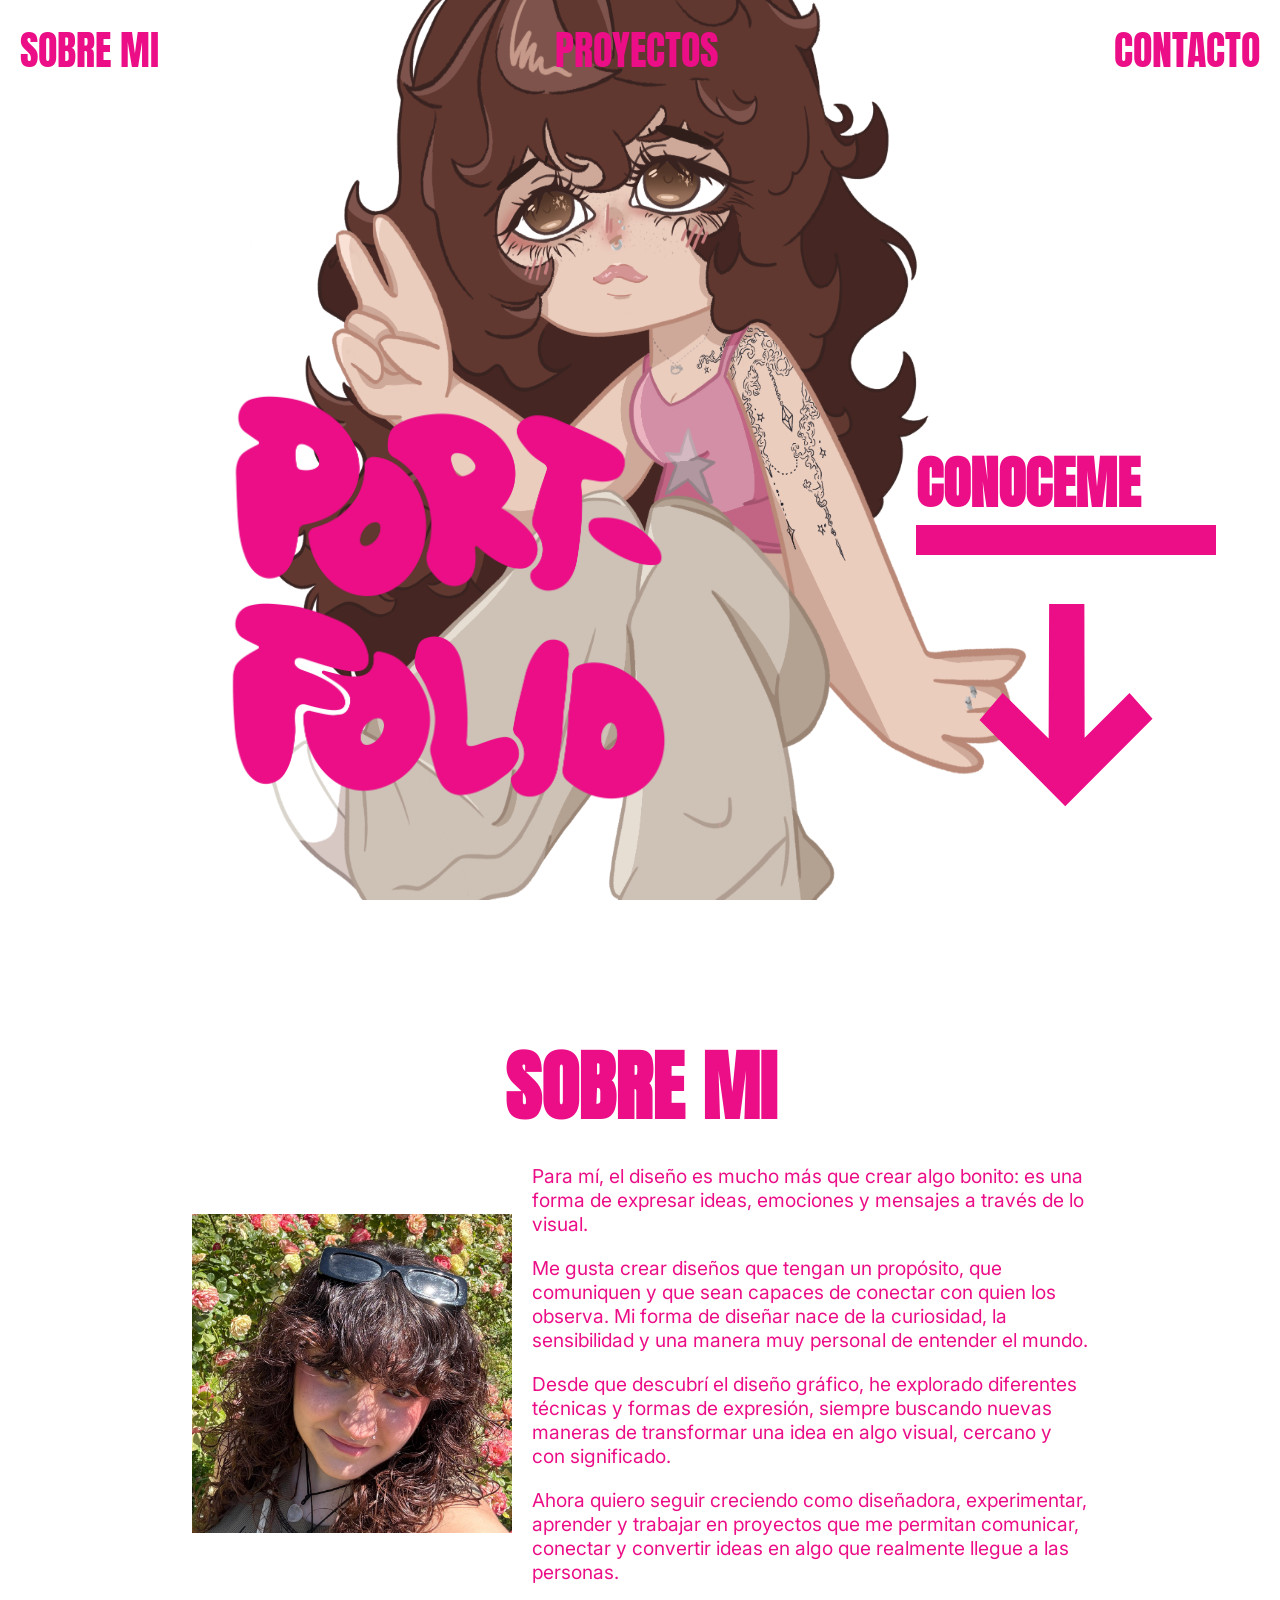
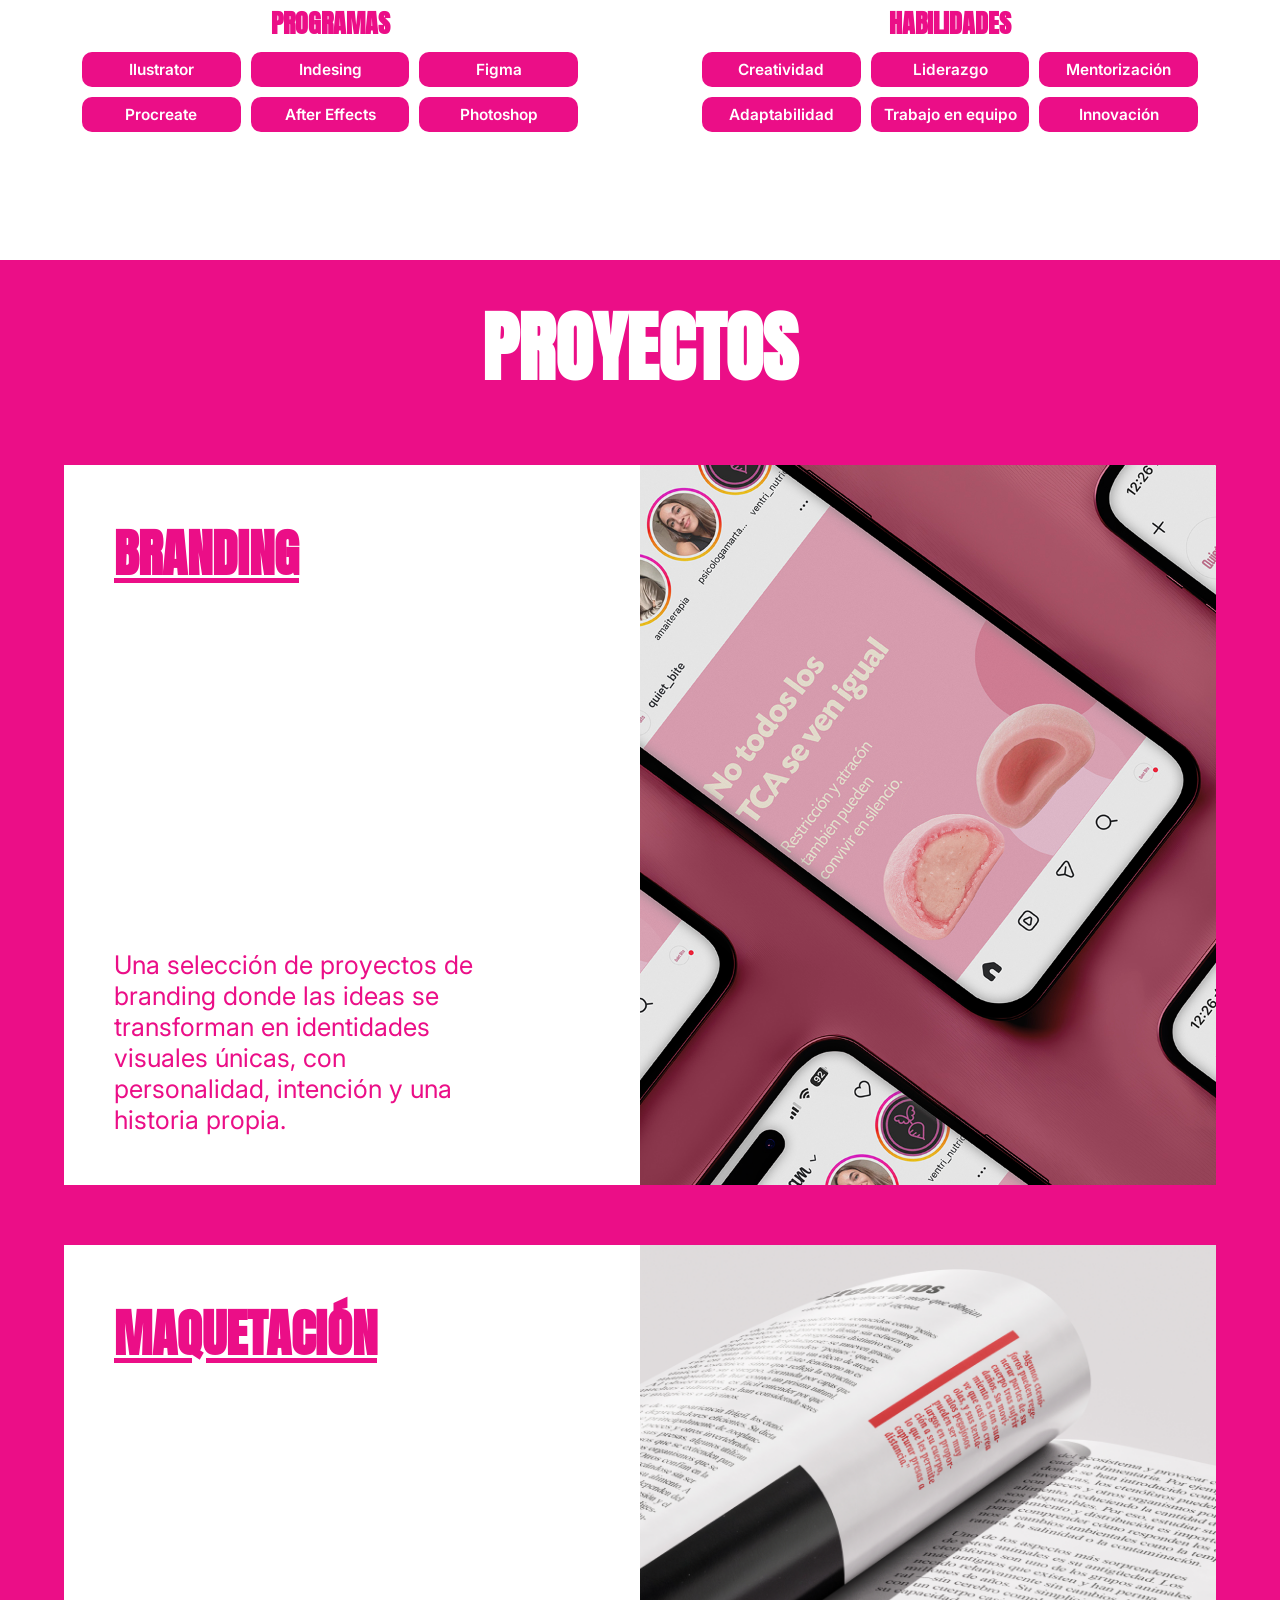
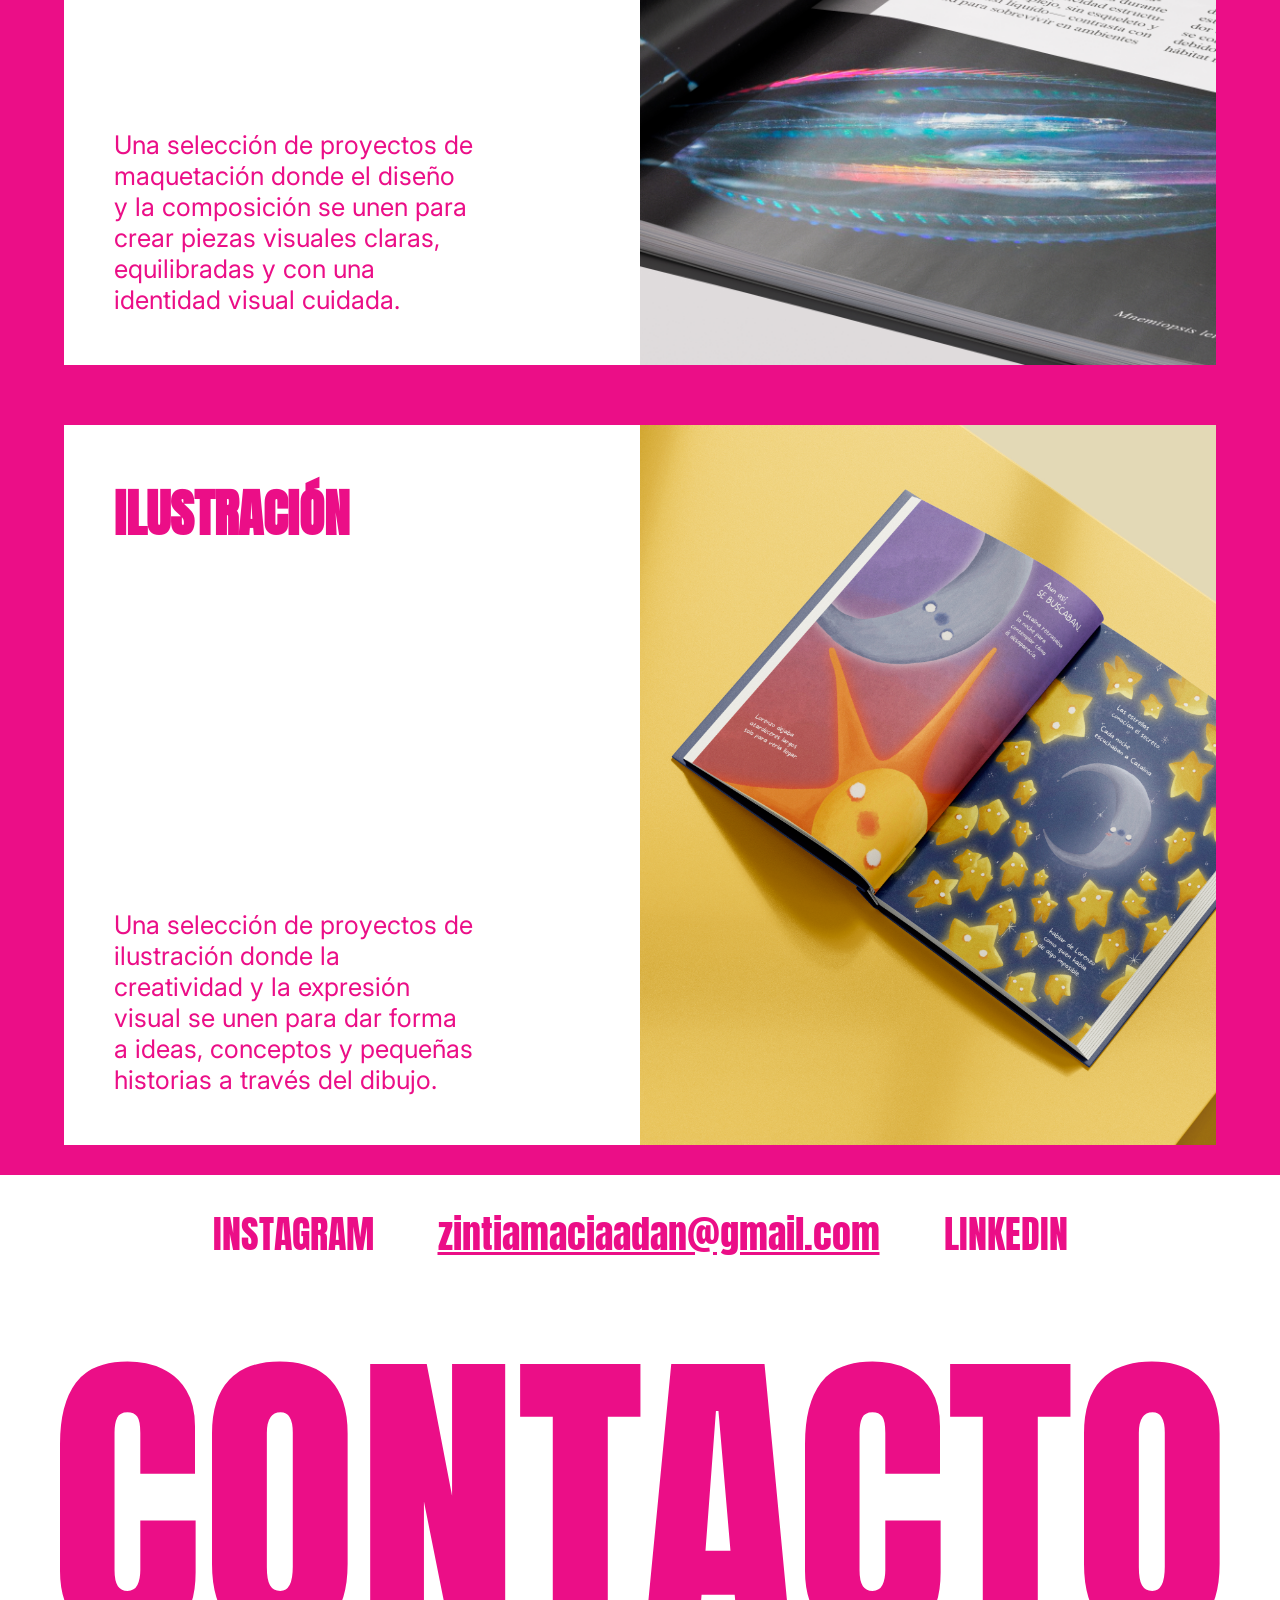
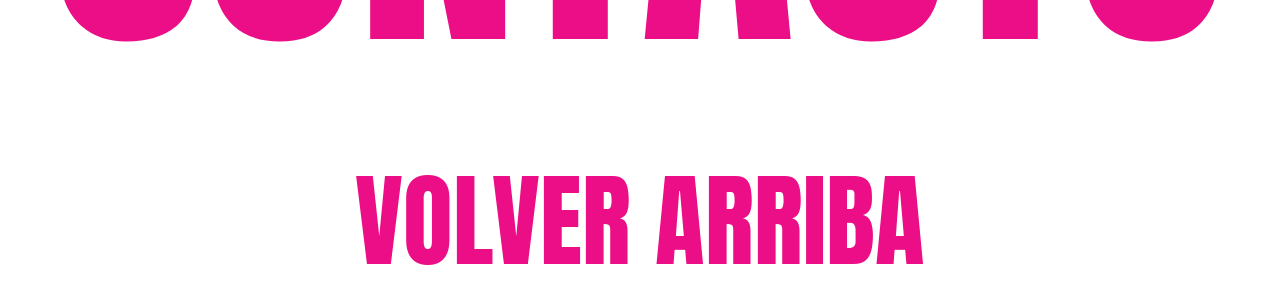
==== commit 39300128: "feat: add link to maquetacion page in index" ====
--- a/index.html
+++ b/index.html
@@ -98,7 +98,7 @@
           </article>
           <article class="contenedoresProyectos">
               <div>
-                <h2>MAQUETACIÓN</h2>
+                <a href="/maquetacion.html"><h2>MAQUETACIÓN</h2></a>
                 <p>Una selección de proyectos de maquetación donde el diseño y la composición se unen para crear piezas visuales claras, equilibradas y con una identidad visual cuidada.</p>
               </div>
               <img src="imagenes/maquetacion.jpg" alt="foto maquetacion">
@@ -113,7 +113,7 @@
       </section>
       <section id="contacto">
         <div class="contenedorContacto">
-          <a target="_blank" href="https://www.instagram.com/ziiziii_73?stkn=MXMwejZoMnMyd3V5dQ==" class="enlaceContacto enlaceSinEstilo">INSTAGRAM</a>
+          <a target="_blank" href="https://www.instagram.com/zizi_artistik?stkn=OGF1NjhvM2dydmxi" class="enlaceContacto enlaceSinEstilo">INSTAGRAM</a>
           <a target="_blank" href="mailto:zintiamaciaadan@gmail.com" class="enlaceContacto">zintiamaciaadan@gmail.com</a>
           <a target="_blank" href="https://www.linkedin.com/in/zintia-maci%C3%A1-ad%C3%A1n-06342029a/" class="enlaceContacto enlaceSinEstilo">LINKEDIN</a>
         </div>
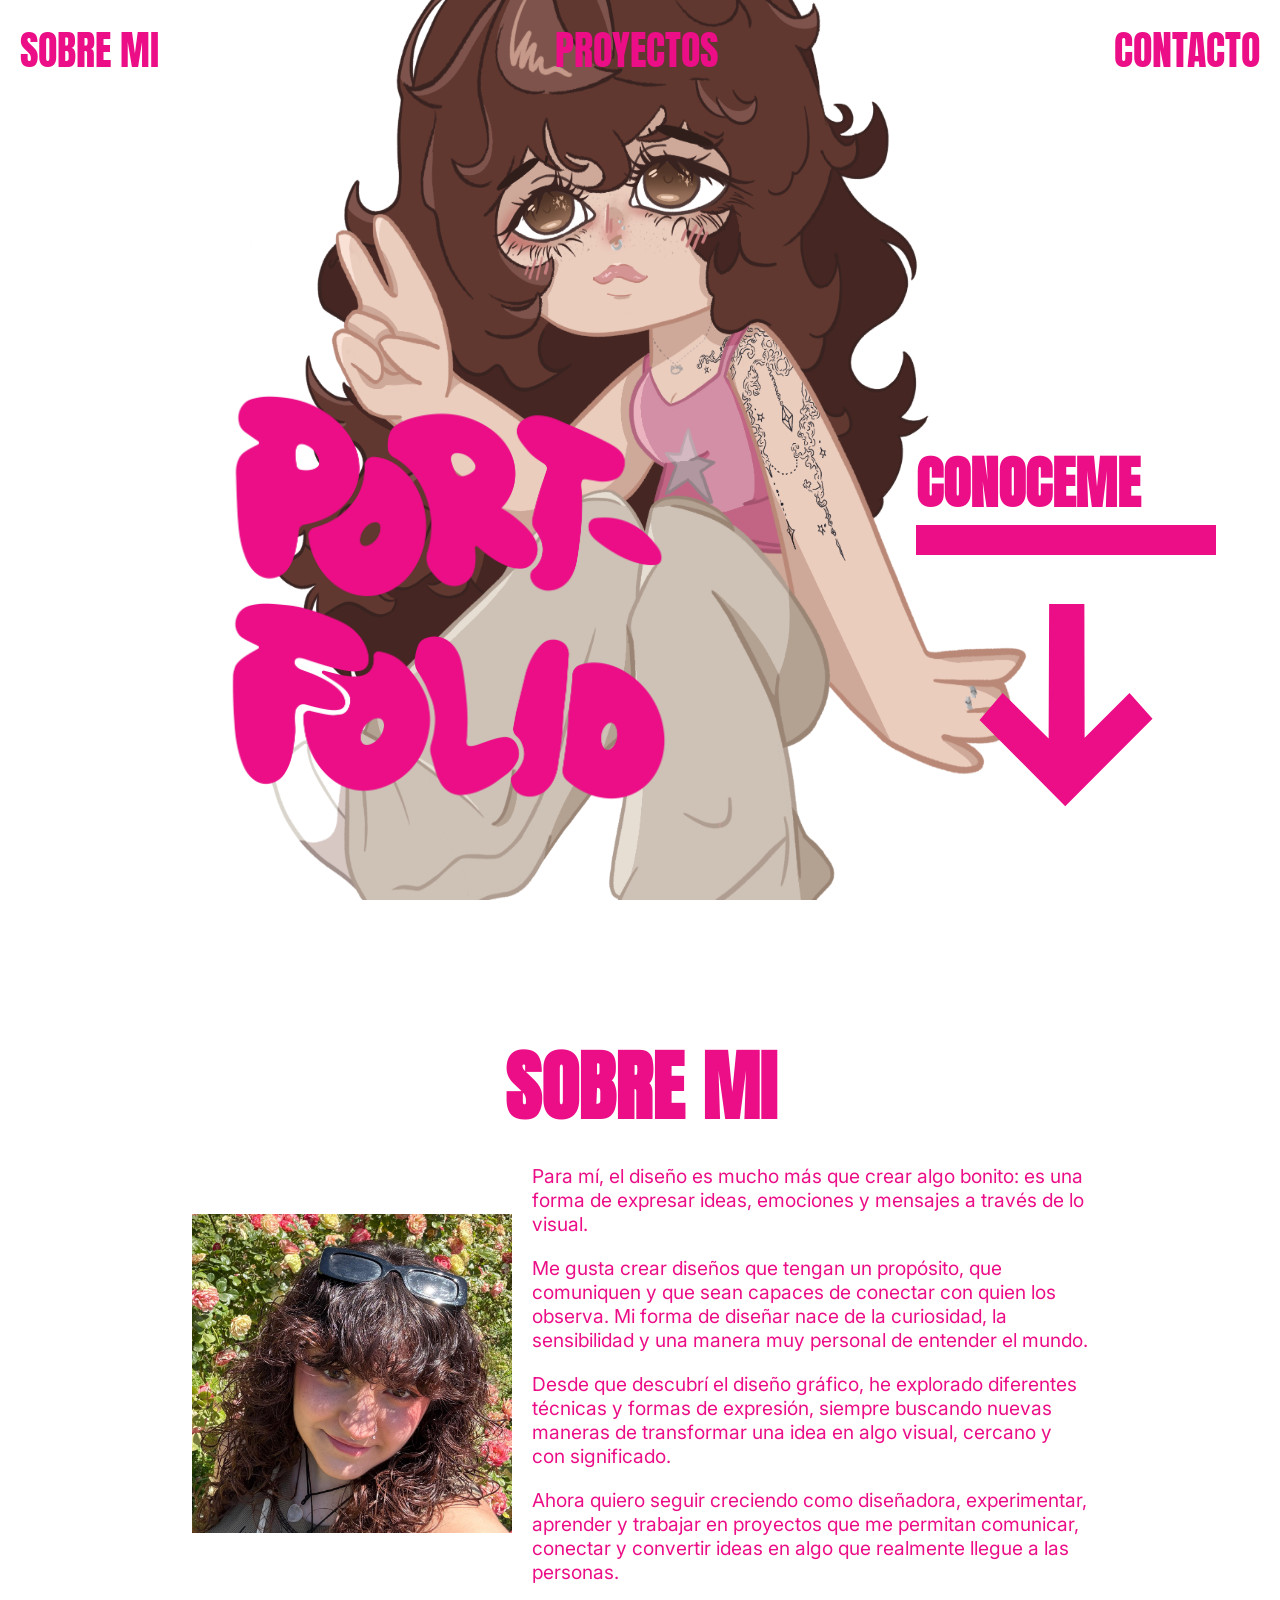
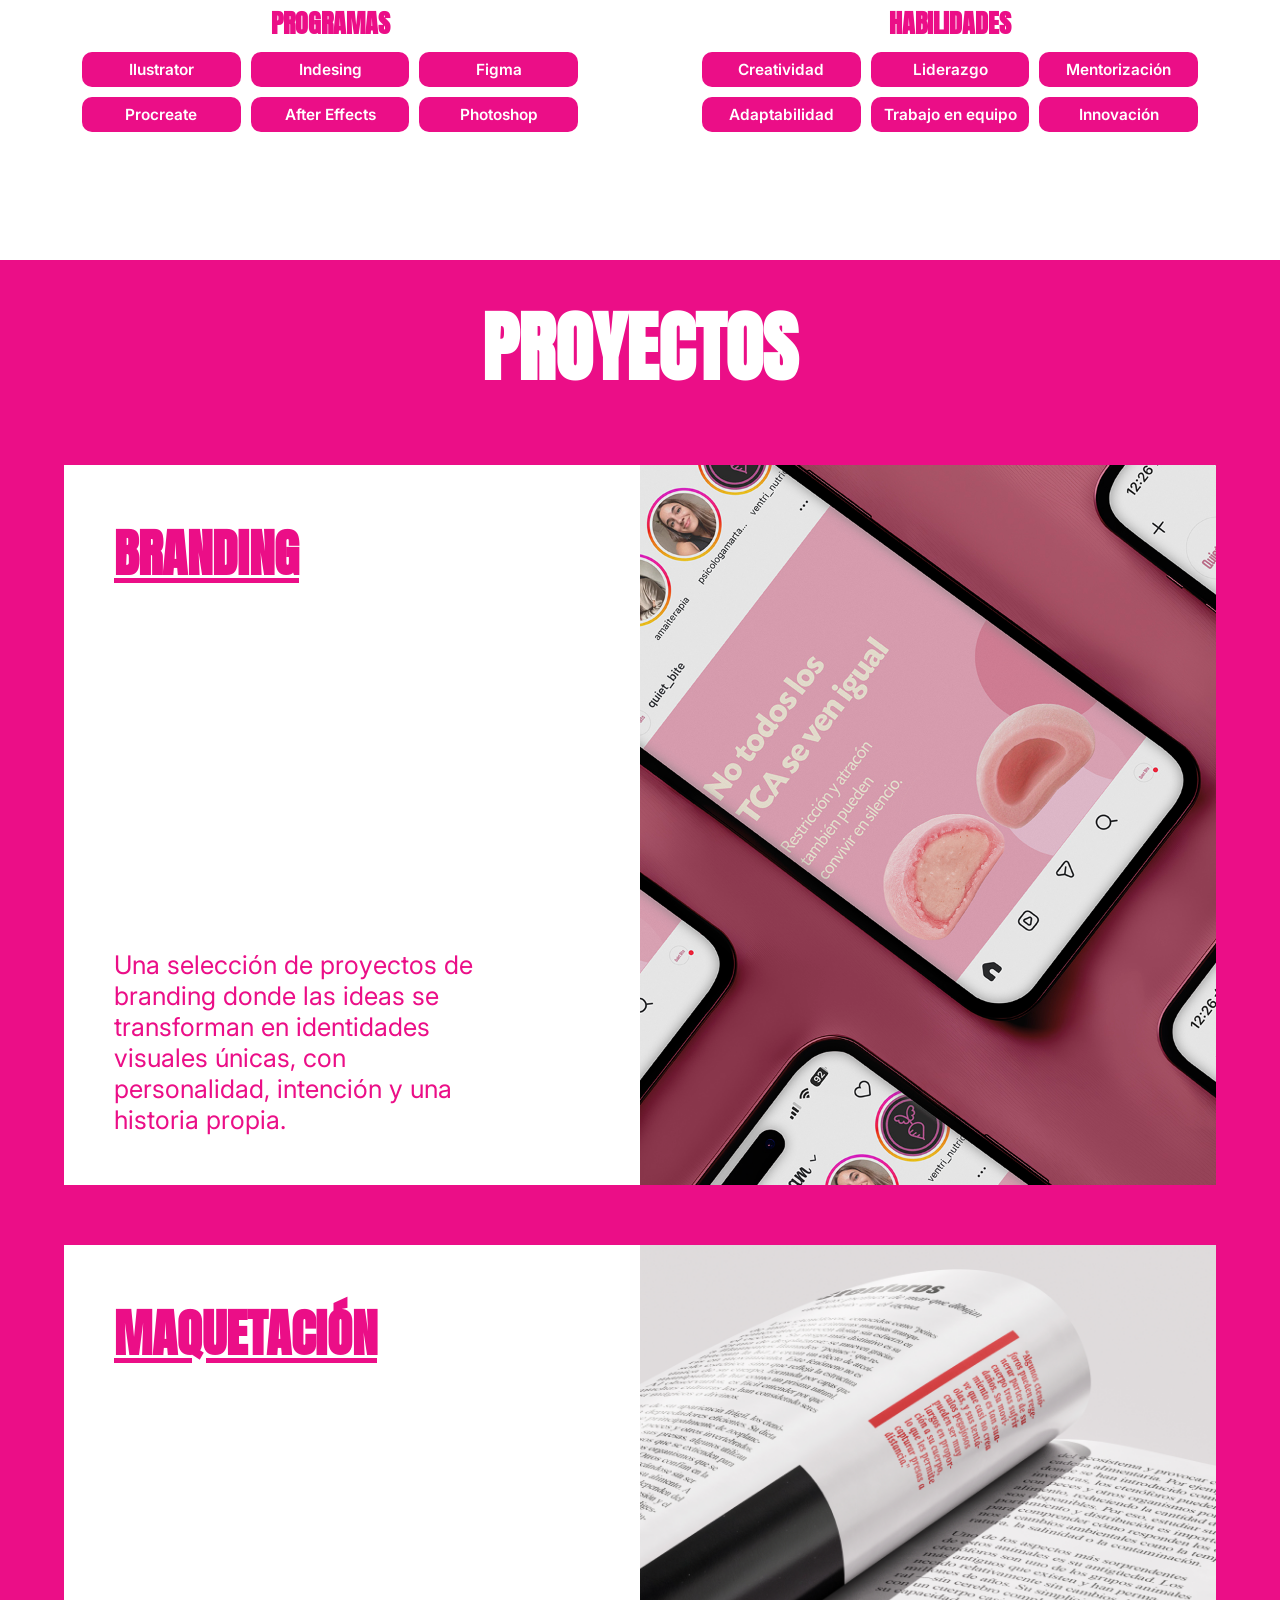
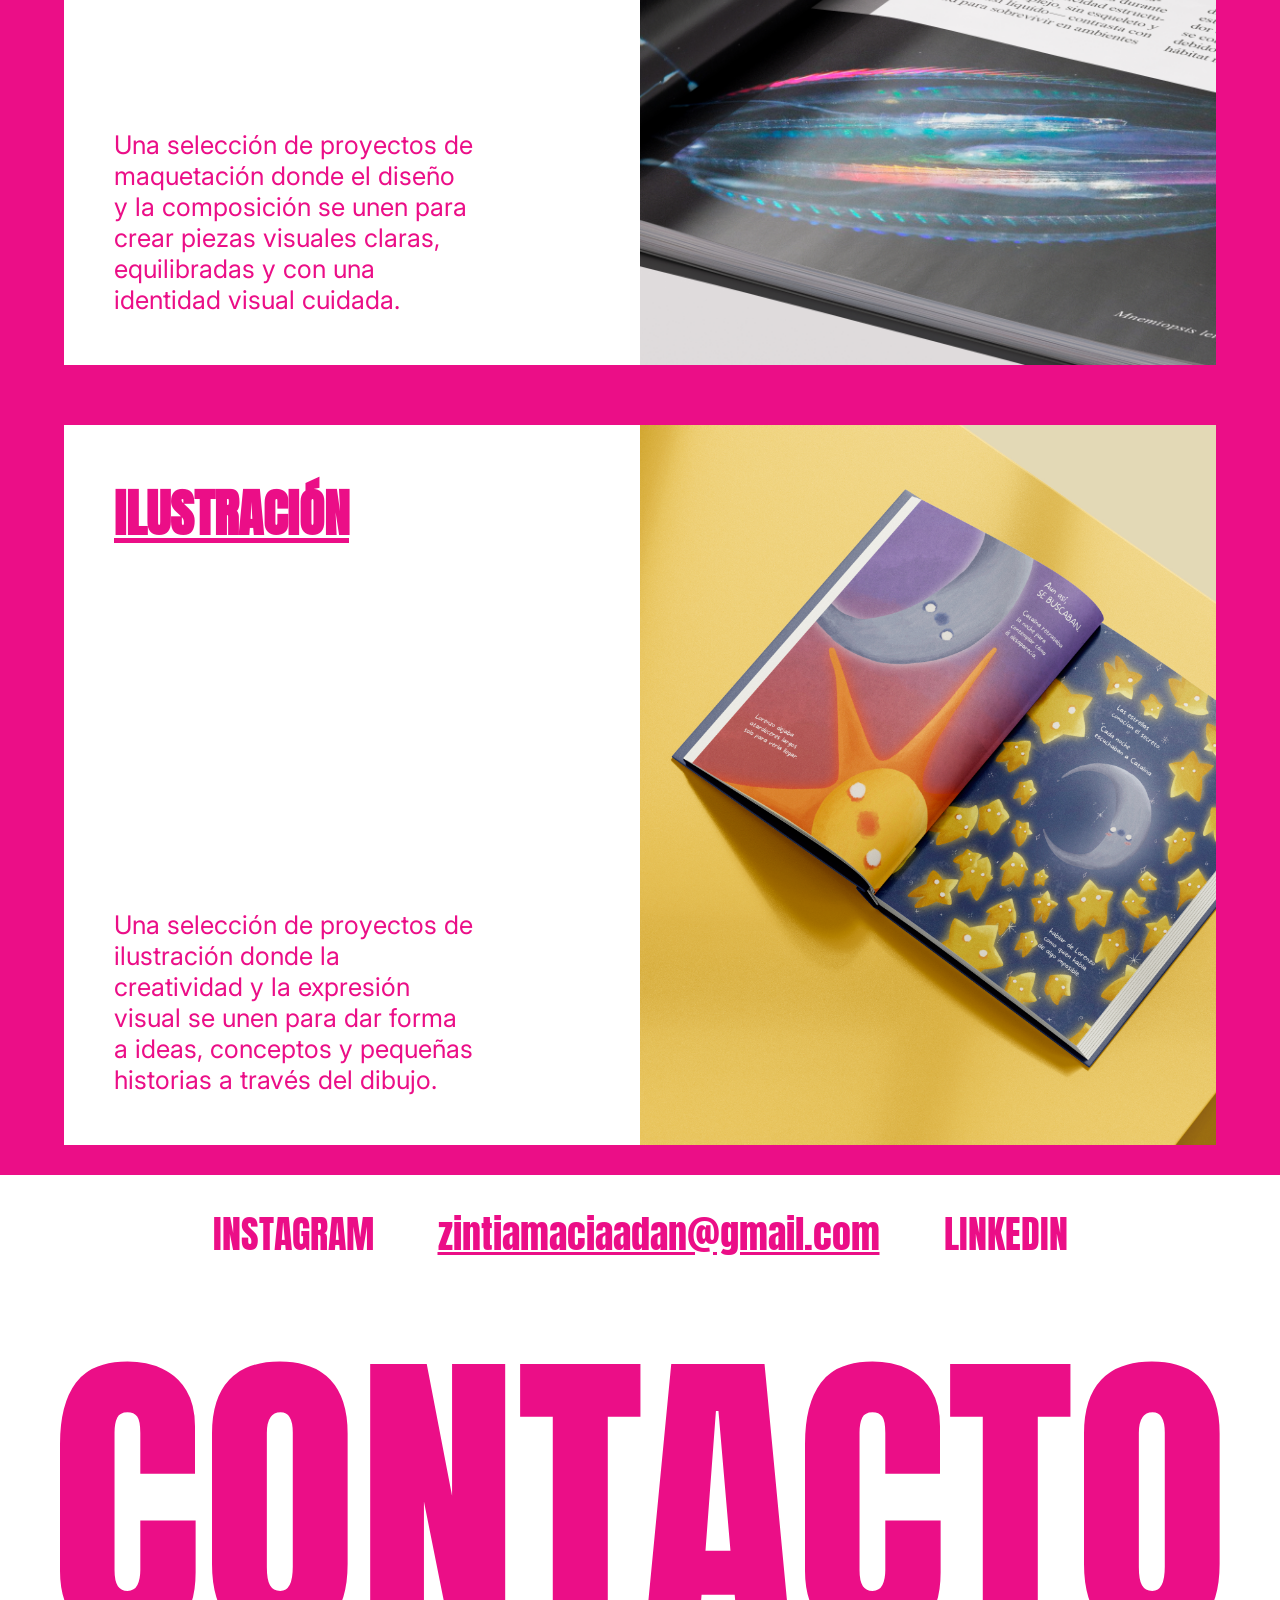
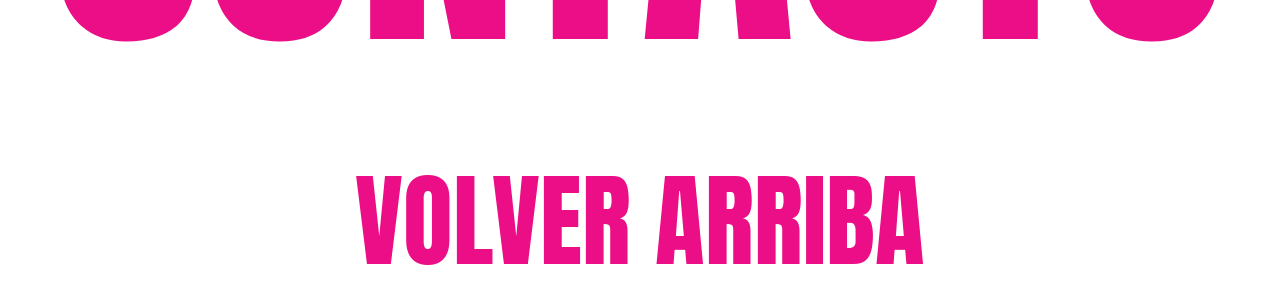
==== commit 9202af1b: "feat: add link to ilustracion page in index" ====
--- a/index.html
+++ b/index.html
@@ -91,7 +91,7 @@
           <h1>PROYECTOS</h1>
           <article class="contenedoresProyectos">
               <div>
-                <a href="/branding.html" ><h2>BRANDING</h2></a>
+                <a href="/branding.html"><h2>BRANDING</h2></a>
                 <p>Una selección de proyectos de branding donde las ideas se transforman en identidades visuales únicas, con personalidad, intención y una historia propia.</p>
               </div>
               <img src="imagenes/branding.jpg" alt="foto branding">
@@ -105,7 +105,7 @@
           </article>
           <article class="contenedoresProyectos">
               <div>
-                <h2>ILUSTRACIÓN</h2>
+                <a href="/ilustración.html"><h2>ILUSTRACIÓN</h2></a>
                 <p>Una selección de proyectos de ilustración donde la creatividad y la expresión visual se unen para dar forma a ideas, conceptos y pequeñas historias a través del dibujo.</p>
               </div>
               <img src="imagenes/ilustracion.jpg" alt="foto ilustracion">
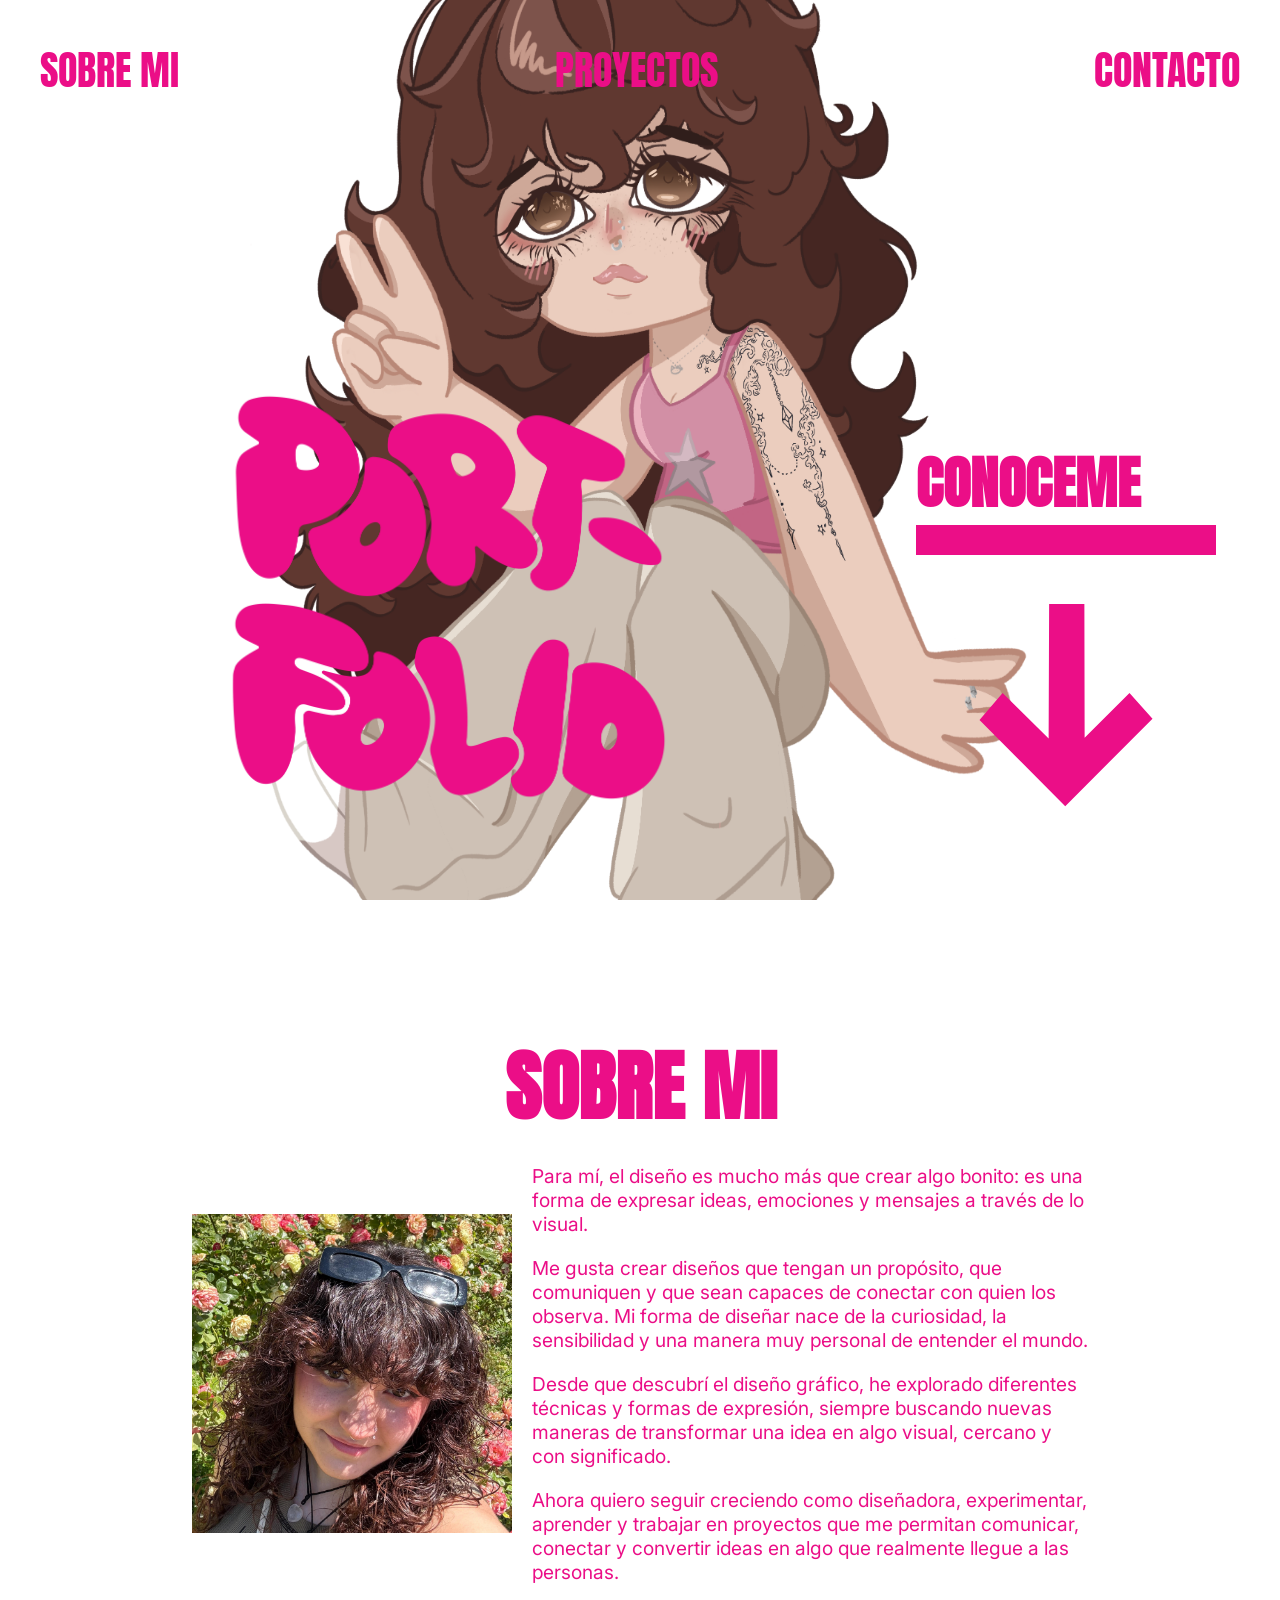
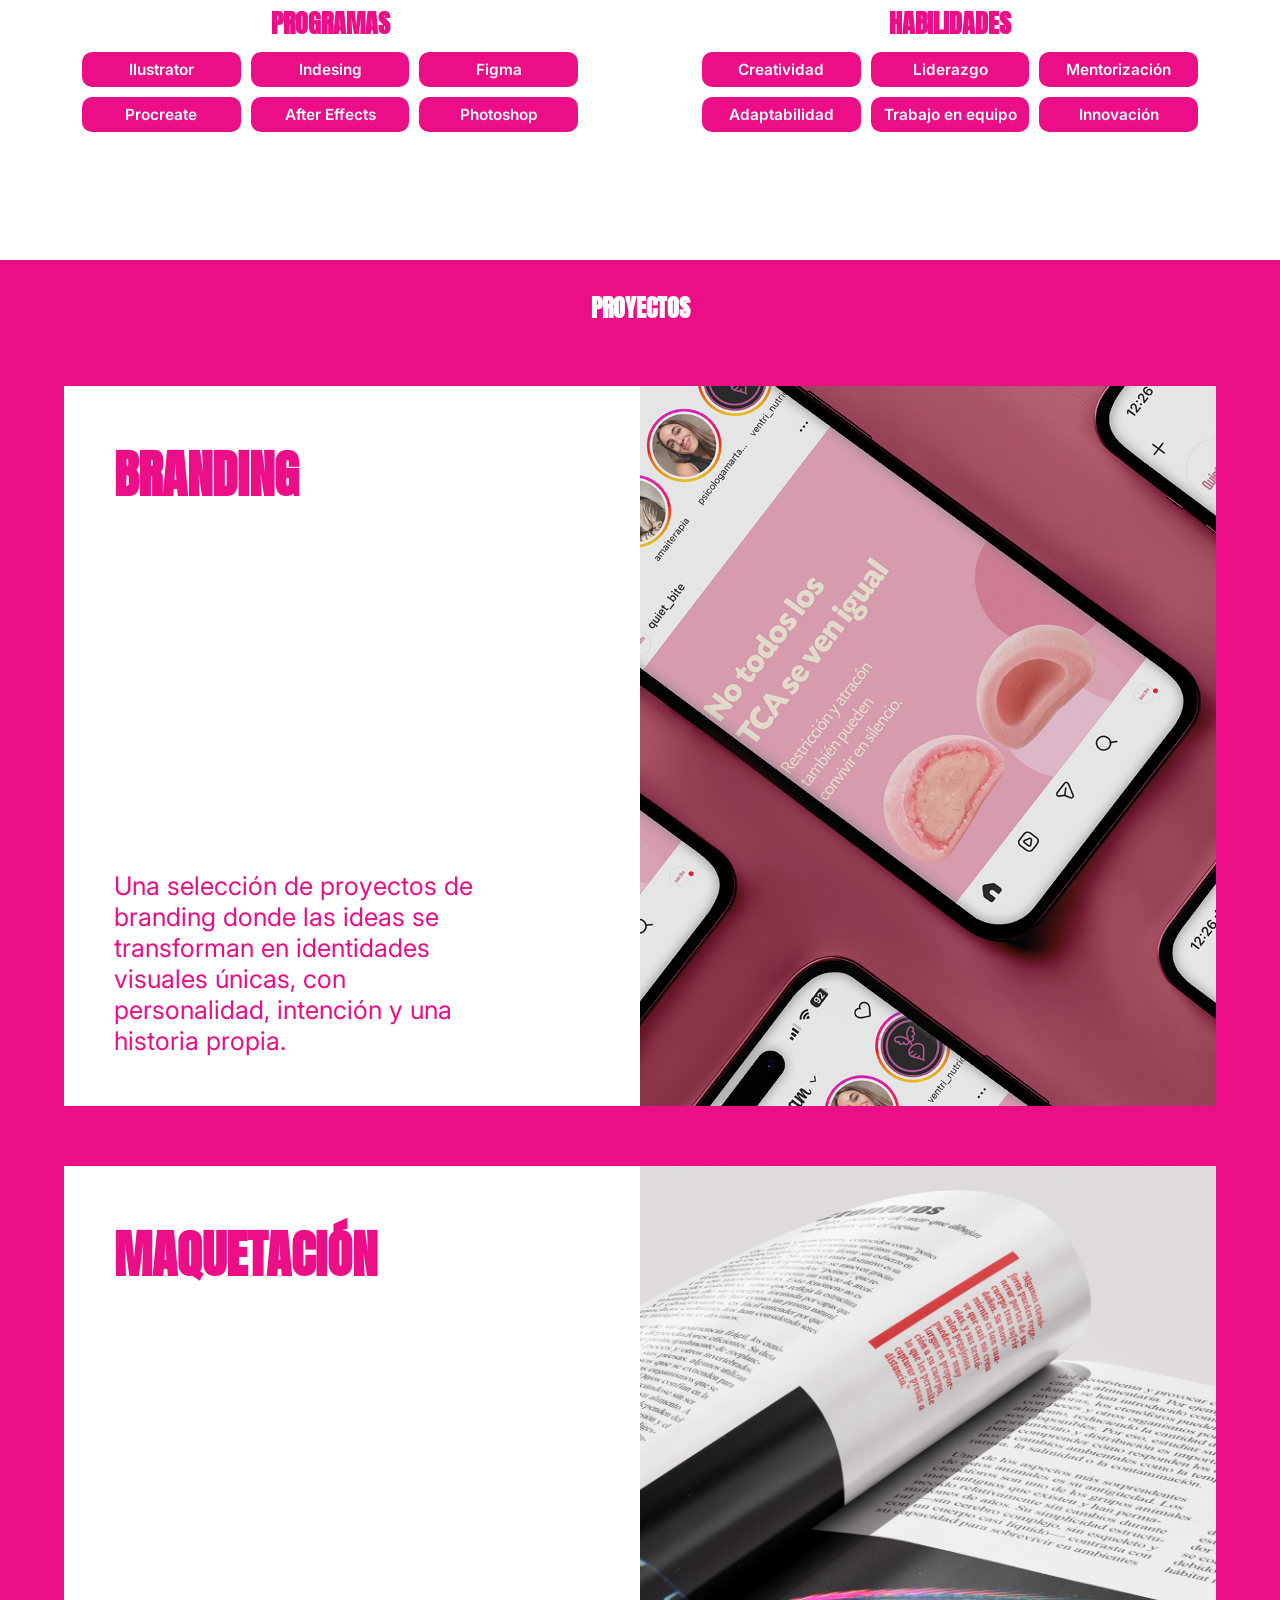
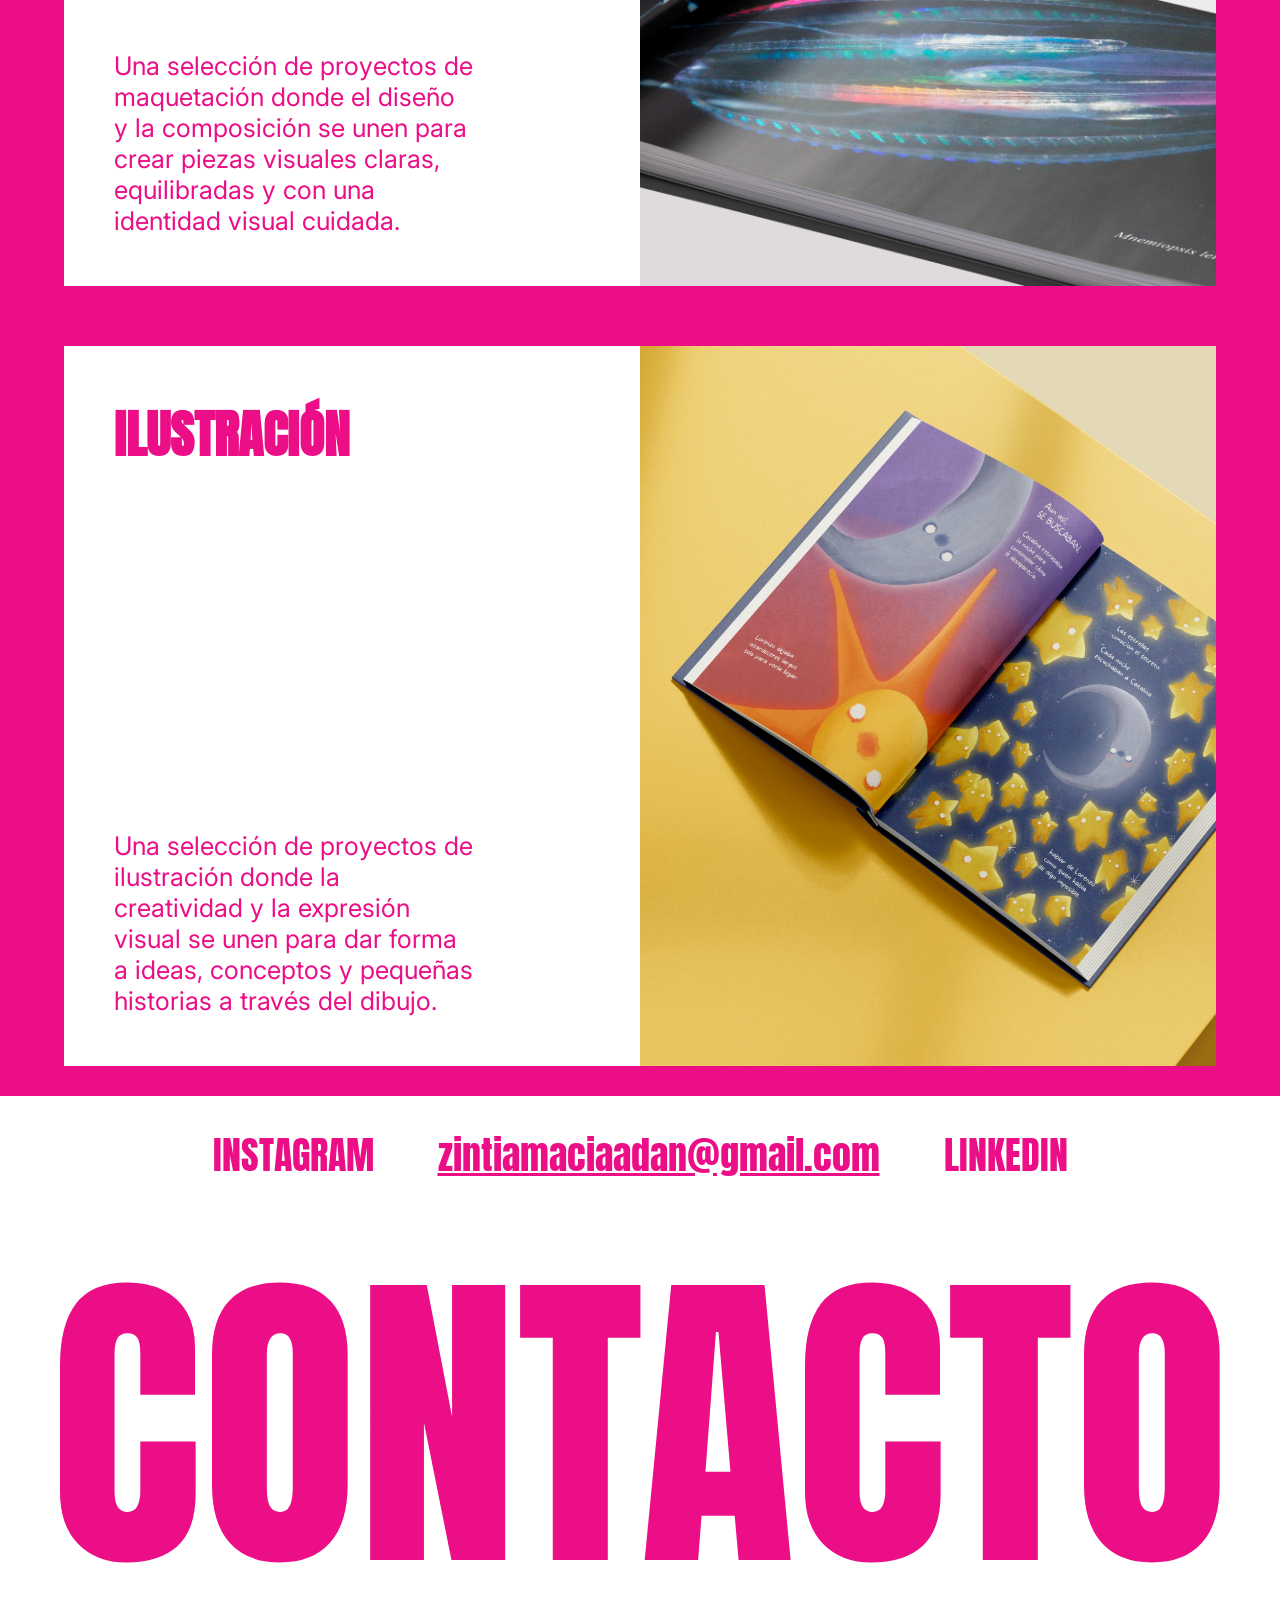
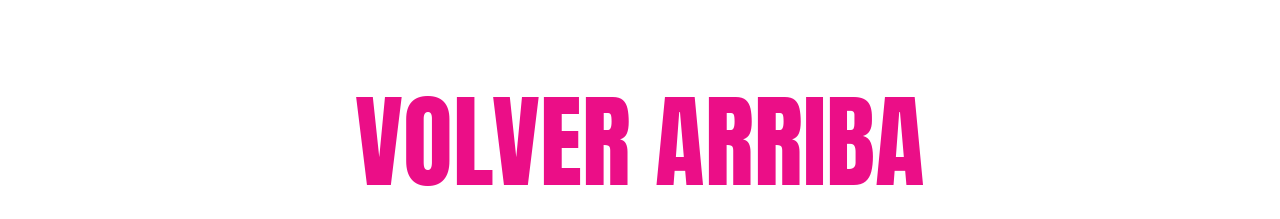
==== commit a3dbe454: "feat: implement responsive hamburger navigation and integrate menu_hamburguesa.js" ====
--- a/index.html
+++ b/index.html
@@ -1,11 +1,12 @@
 <!doctype html>
-<html lang="en">
+<html lang="es">
   <head>
     <meta charset="UTF-8" />
     <meta name="viewport" content="width=device-width, initial-scale=1.0" />
     <title>Portfolio Zintia Maciá Adán</title>
-    <link rel="stylesheet" href="style.css" />
+    <link rel="stylesheet" href="style.css"/>
     <link rel="icon" type="image/png" href="imagenes/texto_portfolio.png">
+    <link rel="stylesheet" href="https://fonts.googleapis.com/css2?family=Material+Symbols+Outlined:opsz,wght,FILL,GRAD@24,400,0,0"/>
   </head>
   <body>
     <main>
@@ -16,10 +17,16 @@
           alt="texto portfolio estilizado"
           id="textoPortfolio"
         />
-        <header>
-          <a href="#sobreMi">SOBRE MI</a>
-          <a href="#proyectos">PROYECTOS</a>
-          <a href="#contacto">CONTACTO</a>
+        <header class="main-header">
+          <button class="menu-hamburguesa" aria-label="Menú">
+            <span class="material-symbols-outlined icono-menu">menu</span>
+            <span class="material-symbols-outlined icono-cerrar">close</span>
+          </button>
+          <nav class="nav-links">
+            <a href="#sobreMi">SOBRE MI</a>
+            <a href="#proyectos">PROYECTOS</a>
+            <a href="#contacto">CONTACTO</a>
+          </nav>
         </header>
         <a id="enlaceConoceme" href="#sobreMi">
           <h2>CONOCEME</h2>
@@ -123,5 +130,6 @@
         <a href="#portada" class="enlaceVolverArriba">VOLVER ARRIBA</a>
       </section>
     </main>
+    <script src="JS/menu_hamburguesa.js"></script>
   </body>
-</html>
+</html>
--- a/style.css
+++ b/style.css
@@ -1,10 +1,9 @@
 @import url("https://fonts.googleapis.com/css2?family=Anton&family=Inter:ital,opsz,wght@0,14..32,100..900;1,14..32,100..900&display=swap");
+
 * {
   padding: 0;
   margin: 0;
   box-sizing: border-box;
-  font-family: "Anton";
-  color: #eb0e87;
 }
 
 main {
@@ -38,13 +37,16 @@
   width: 70vw;
 }
 
-header {
+#portada header {
   display: flex;
   justify-content: space-between;
-}
-
-header a {
+  width: 100%;
+}
+
+#portada header a {
   text-decoration: none;
+  font-family: "Anton";
+  color: #eb0e87;
   font-size: clamp(1.2rem, 4vw, 2.5rem);
 }
 
@@ -58,6 +60,11 @@
   flex-direction: column;
   padding: 20px;
   gap: 20px;
+}
+
+#sobreMi h1 {
+  font-family: "Anton";
+  color: #eb0e87;
 }
 
 .contenedorSobreMi {
@@ -81,13 +88,13 @@
 
 .parrafoSobreMi p {
   font-family: "Inter";
+  color: #eb0e87;
 }
 
 .skills {
   display: flex;
   gap: 20px;
   flex-wrap: wrap;
-
 }
 
 .contenedorSkills {
@@ -98,6 +105,11 @@
   gap: 10px;
   flex-direction: column;
   width: 100%;
+}
+
+.contenedorSkills h2 {
+  font-family: "Anton";
+  color: #eb0e87;
 }
 
 .contenedorSkills div {
@@ -126,7 +138,9 @@
   gap: 20px;
   padding-block: 30px;
 }
+
 #proyectos h1 {
+  font-family: "Anton";
   color: white;
 }
 
@@ -145,8 +159,18 @@
   gap: 10px;
 }
 
+.contenedoresProyectos div a {
+  text-decoration: none;
+}
+
+.contenedoresProyectos div h2 {
+  font-family: "Anton";
+  color: #eb0e87;
+}
+
 .contenedoresProyectos div p {
   font-family: "Inter";
+  color: #eb0e87;
 }
 
 .contenedoresProyectos img {
@@ -155,43 +179,446 @@
   object-fit: cover;
 }
 
-
-#contacto{
+#contacto {
   display: flex;
   flex-direction: column;
   justify-content: space-around;
 }
 
-.contenedorContacto{
+.contenedorContacto {
   display: flex;
   justify-content: center;
   align-items: center;
   gap: 5%;
 }
 
-.enlaceContacto{
+.enlaceContacto {
+  font-family: "Anton";
+  color: #eb0e87;
   font-size: clamp(1rem, 3vw, 4rem);
 }
 
-.enlaceSinEstilo{
+.enlaceSinEstilo {
   text-decoration: none;
 }
 
-.textoContacto{
+.textoContacto {
+  font-family: "Anton";
+  color: #eb0e87;
   width: 100%;
   text-align: center;
   font-size: clamp(5rem, 25vw, 30rem);
 }
 
-.enlaceVolverArriba{
+.enlaceVolverArriba {
+  font-family: "Anton";
+  color: #eb0e87;
   font-size: clamp(3rem, 8vw, 12rem);
   text-align: center;
   text-decoration: none;
 }
 
+.main-header {
+  display: flex;
+  justify-content: space-between;
+  align-items: center;
+  padding: 20px;
+  width: 100%;
+  position: relative;
+  z-index: 100;
+}
+
+.nav-links {
+  display: flex;
+  justify-content: space-between;
+  width: 100%;
+}
+
+.nav-links a {
+  text-decoration: none;
+  font-family: "Anton";
+  color: #eb0e87;
+  font-size: clamp(1.2rem, 4vw, 2.5rem);
+}
+
+.menu-hamburguesa {
+  display: none;
+  background: none;
+  border: none;
+  cursor: pointer;
+  padding: 5px;
+}
+
+.menu-hamburguesa .material-symbols-outlined {
+  font-size: 2.5rem;
+  color: #eb0e87;
+}
+
+.menu-hamburguesa .icono-cerrar {
+  display: none;
+}
+
+.menu-hamburguesa.activo .icono-menu {
+  display: none;
+}
+
+.menu-hamburguesa.activo .icono-cerrar {
+  display: block;
+}
+
+.container {
+  padding: 20px;
+  display: flex;
+  flex-direction: column;
+  gap: 50px;
+}
+
+.branding-intro {
+  display: flex;
+  flex-direction: column;
+  gap: 20px;
+}
+
+.page-title {
+  font-family: "Anton";
+  color: #eb0e87;
+  font-size: clamp(3.5rem, 8vw, 6.5rem);
+  text-transform: uppercase;
+  line-height: 1;
+  margin: 0;
+}
+
+.intro-description {
+  font-family: "Inter", sans-serif;
+  color: #eb0e87;
+  font-size: clamp(1.2rem, 1.8vw, 1.875rem);
+  font-weight: 600;
+  line-height: 1.3;
+  margin: 0;
+}
+
+.proyecto-card {
+  display: flex;
+  flex-direction: column;
+  gap: 30px;
+}
+
+.proyecto-titulo {
+  font-family: "Anton";
+  color: #eb0e87;
+  font-size: clamp(1.8rem, 3.5vw, 3rem);
+  text-transform: uppercase;
+}
+
+.img-portada,
+.img-bottom {
+  width: 100%;
+  max-width: 100%;
+  height: auto;
+  object-fit: contain;
+  display: block;
+  margin: 0 auto;
+}
+
+.img-portada-pequeña {
+  width: 100%;
+  max-width: 100%;
+  height: auto;
+  object-fit: contain;
+  display: block;
+  margin: 0 auto;
+}
+
+.proyecto-grid-medio {
+  display: flex;
+  flex-direction: column;
+  gap: 30px;
+}
+
+.proyecto-grid-medio > img {
+  width: 100%;
+  max-width: 500px;
+  height: auto;
+  object-fit: contain;
+  margin: 0 auto;
+  display: block;
+}
+
+.proyecto-texto {
+  display: flex;
+  flex-direction: column;
+  gap: 15px;
+}
+
+.proyecto-texto p {
+  font-family: "Inter", sans-serif;
+  color: #654436;
+  font-size: clamp(1rem, 1.5vw, 1.5625rem);
+  line-height: 1.4;
+}
+
+.bloque-logos {
+  display: flex;
+  flex-direction: column;
+  gap: 15px;
+  align-items: center;
+  justify-content: center;
+  width: 100%;
+}
+
+.bloque-logos img {
+  width: 100%;
+  max-width: 100%;
+  height: auto;
+  object-fit: contain;
+}
+
+.fondo-negro {
+  background-color: #000000;
+}
+
+.dolasol-logos-container {
+  display: flex;
+  flex-direction: column;
+  gap: 12px;
+  width: 100%;
+  max-width: 100%;
+  margin: 0 auto;
+}
+
+.dolasol-logos-top {
+  display: flex;
+  flex-direction: column;
+  gap: 10px;
+  align-items: center;
+  width: 100%;
+}
+
+.dolasol-logos-top img {
+  width: 100%;
+  max-width: 100%;
+  height: auto;
+  object-fit: contain;
+}
+
+.dolasol-logos-bottom {
+  display: flex;
+  justify-content: space-between;
+  align-items: center;
+  gap: 10px;
+  width: 100%;
+}
+
+.dolasol-logos-bottom img {
+  width: 31%;
+  max-width: 100%;
+  height: auto;
+  aspect-ratio: 1 / 1;
+  object-fit: contain;
+}
+
+.grid-dos-columnas {
+  display: grid;
+  grid-template-columns: 1fr;
+  gap: 30px;
+  width: 100%;
+}
+
+.grid-dos-columnas img {
+  width: 100%;
+  aspect-ratio: 1 / 1;
+  object-fit: cover;
+  object-position: center;
+  display: block;
+}
+
+.proyecto-layout-especial {
+  display: flex;
+  flex-direction: column;
+  gap: 20px;
+  width: 100%;
+}
+
+.columna-izquierda {
+  display: flex;
+  flex-direction: column;
+  gap: 20px;
+  justify-content: flex-start;
+}
+
+.img-starter-pack {
+  width: 100%;
+  max-width: 380px;
+  height: auto;
+  object-fit: contain;
+  margin: 0 auto;
+  display: block;
+}
+
+.columna-derecha {
+  width: 100%;
+  display: flex;
+  align-items: center;
+  justify-content: center;
+}
+
+.img-paquete-alto {
+  width: 100%;
+  max-width: 520px;
+  height: auto;
+  object-fit: contain;
+  display: block;
+  margin: 0 auto;
+}
+
+.galeria-carrusel {
+  display: flex;
+  flex-direction: column;
+  gap: 30px;
+}
+
+.galeria-carrusel img {
+  width: 100%;
+  max-width: 100%;
+  height: auto;
+  object-fit: contain;
+  margin: 0 auto;
+  display: block;
+}
+
+.carrusel-botones {
+  display: none;
+}
+
+@media (max-width: 719px) {
+  .menu-hamburguesa {
+    display: flex;
+    align-items: center;
+    justify-content: center;
+    margin-left: auto;
+  }
+
+  .nav-links {
+    display: none;
+    flex-direction: column;
+    position: absolute;
+    top: 100%;
+    left: 0;
+    width: 100%;
+    background-color: white;
+    padding: 20px;
+    gap: 15px;
+    box-shadow: 0 4px 10px rgba(0, 0, 0, 0.1);
+  }
+
+  .nav-links.activo {
+    display: flex;
+  }
+
+  .nav-links a {
+    font-size: 1.5rem;
+    color: #eb0e87;
+  }
+
+  .img-portada,
+  .img-portada-pequeña,
+  .img-bottom,
+  .bloque-logos,
+  .dolasol-logos-container,
+  .dolasol-logos-top,
+  .dolasol-logos-bottom,
+  .grid-dos-columnas,
+  .columna-derecha,
+  .img-starter-pack,
+  .img-paquete-alto {
+    display: none !important;
+  }
+
+  .proyecto-grid-medio > img {
+    display: none !important;
+  }
+
+  .proyecto-grid-medio,
+  .proyecto-layout-especial {
+    display: flex !important;
+    flex-direction: column !important;
+    width: 100% !important;
+    gap: 20px !important;
+  }
+
+  .proyecto-texto,
+  .columna-izquierda {
+    order: 1 !important;
+    width: 100% !important;
+    max-width: 100% !important;
+  }
+
+  .proyecto-texto p {
+    font-size: 1rem;
+    line-height: 1.5;
+  }
+
+  .carrusel-botones {
+    order: 2 !important;
+    display: flex !important;
+    position: relative;
+    width: 100%;
+    align-items: center;
+    justify-content: center;
+    gap: 10px;
+    margin-top: 10px;
+  }
+
+  .carrusel-track {
+    display: flex;
+    overflow-x: auto;
+    scroll-snap-type: x mandatory;
+    scroll-behavior: smooth;
+    width: 100%;
+    border-radius: 8px;
+    scrollbar-width: none;
+    -ms-overflow-style: none;
+  }
+
+  .carrusel-track::-webkit-scrollbar {
+    display: none;
+  }
+
+  .carrusel-track img {
+    display: block !important;
+    flex: 0 0 100% !important;
+    width: 100% !important;
+    max-width: 100% !important;
+    aspect-ratio: 4 / 3;
+    object-fit: cover !important;
+    scroll-snap-align: center;
+    border-radius: 8px;
+  }
+
+  .btn-carrusel {
+    background-color: #eb0e87;
+    color: white;
+    border: none;
+    width: 40px;
+    height: 40px;
+    border-radius: 50%;
+    font-size: 1.2rem;
+    cursor: pointer;
+    display: flex;
+    align-items: center;
+    justify-content: center;
+    flex-shrink: 0;
+    z-index: 10;
+    box-shadow: 0 4px 6px rgba(0,0,0,0.1);
+  }
+
+  .btn-carrusel:active {
+    transform: scale(0.95);
+  }
+}
 
 @media (min-width: 720px) {
-  h1 {
+  #sobreMi h1 {
     font-size: clamp(4rem, 6vw, 7rem);
   }
 
@@ -204,29 +631,30 @@
     flex-direction: row;
     width: 70vw;
   }
+
   .contenedorSobreMi img {
     width: 25vw;
   }
+
   .parrafoSobreMi p {
     font-size: clamp(1rem, 1.5vw, 1.8rem);
   }
 
-.skills{
-  width: 100%;
-  justify-content: center;
-  gap: 10%;
-}
-
-  .contenedorSkills{
+  .skills {
+    width: 100%;
+    justify-content: center;
+    gap: 10%;
+  }
+
+  .contenedorSkills {
     width: 40%;
-    justify-content: ce;
-  }
-
-  .contenedorSkills h2{
+  }
+
+  .contenedorSkills h2 {
     font-size: clamp(1rem, 2vw, 3rem);
   }
 
-  .contenedorSkills div span{
+  .contenedorSkills div span {
     font-size: clamp(0.6rem, 1.2vw, 2rem);
   }
 
@@ -236,6 +664,7 @@
     translate: -50%;
     width: 450px;
   }
+
   #muñeca {
     height: 130vh;
     aspect-ratio: 2/3;
@@ -250,7 +679,10 @@
     right: 5%;
     text-decoration: none;
   }
+
   #enlaceConoceme h2 {
+    font-family: "Anton";
+    color: #eb0e87;
     font-size: 3.5rem;
   }
 
@@ -260,7 +692,7 @@
     background-color: #eb0e87;
   }
 
-  #proyectos{
+  #proyectos {
     gap: 60px;
   }
 
@@ -270,21 +702,79 @@
     padding: 0;
     height: 80vh;
   }
+
   .contenedoresProyectos div {
     padding: 50px;
     justify-content: space-between;
     width: 40%;
   }
-  .contenedoresProyectos h2{
+
+  .contenedoresProyectos h2 {
     font-size: clamp(3rem, 4vw, 6rem);
   }
 
-.contenedoresProyectos div p {
-  font-family: "Inter";
-  font-size: clamp(1.5rem, 2vw, 3rem);
-}
-
-.contenedoresProyectos img {
-  width: 50%;
-}
-}
+  .contenedoresProyectos div p {
+    font-size: clamp(1.5rem, 2vw, 3rem);
+  }
+
+  .contenedoresProyectos img {
+    width: 50%;
+  }
+
+  .branding-intro {
+    display: flex;
+    justify-content: space-between;
+    align-items: flex-start;
+    width: 100%;
+  }
+
+  .page-title {
+    font-family: "Anton";
+    color: #eb0e87;
+    font-size: clamp(3.5rem, 8vw, 6.5rem);
+    line-height: 1;
+    margin: 0;
+  }
+
+  .intro-description {
+    font-family: "Inter", sans-serif;
+    color: #eb0e87;
+    font-size: clamp(1.2rem, 1.8vw, 1.875rem);
+    line-height: 1.3;
+    text-align: left;
+    max-width: 500px;
+    margin-top: 2.2rem;
+    margin-left: auto;
+  }
+
+  .proyecto-card .proyecto-titulo {
+    margin-bottom: 2rem;
+  }
+
+  .proyecto-grid-medio {
+    display: grid;
+    grid-template-columns: 1fr 1fr;
+    gap: 40px;
+    align-items: center;
+    width: 100%;
+  }
+
+  .proyecto-grid-medio > img {
+    max-width: 100%;
+  }
+
+  .grid-dos-columnas {
+    grid-template-columns: 1fr 1fr;
+  }
+
+  .proyecto-card:nth-of-type(odd) .proyecto-titulo {
+    text-align: right;
+  }
+
+  .proyecto-layout-especial {
+    display: grid;
+    grid-template-columns: 1fr 1fr;
+    gap: 30px;
+    align-items: start;
+  }
+}
